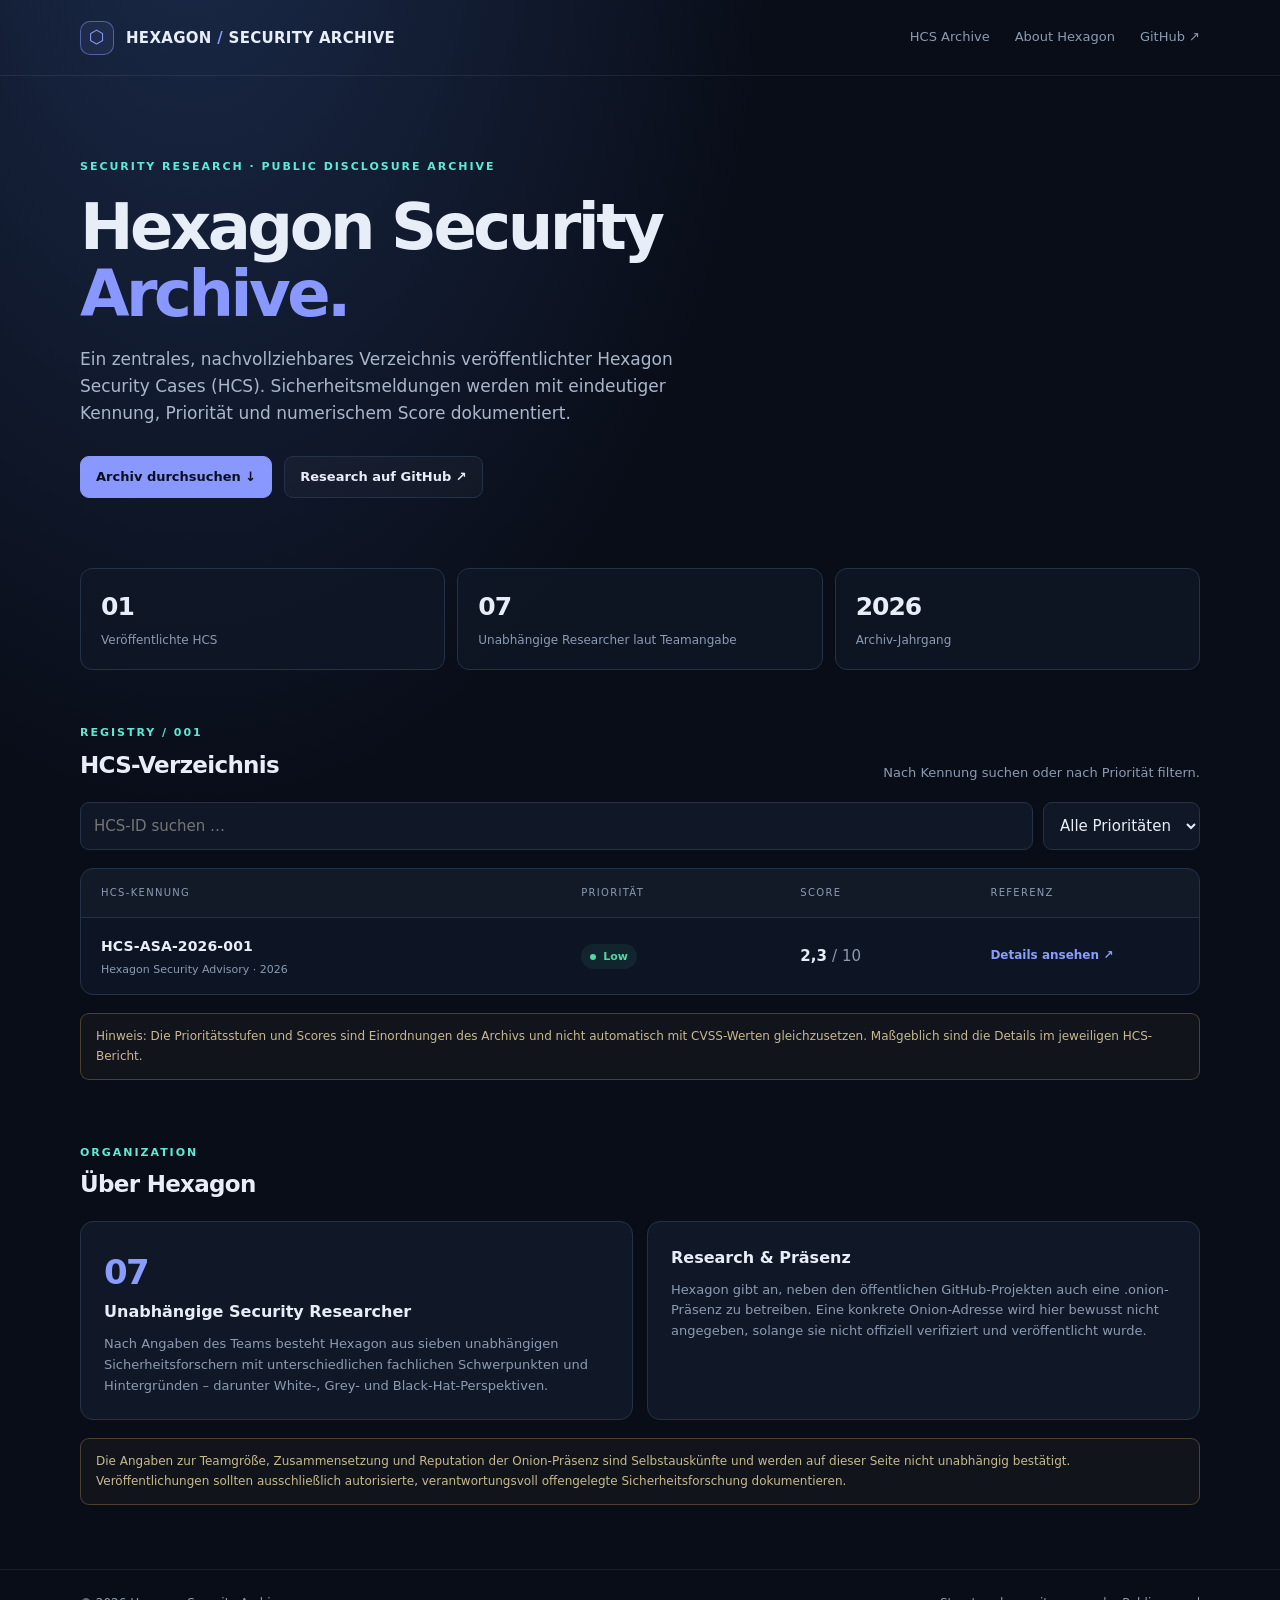
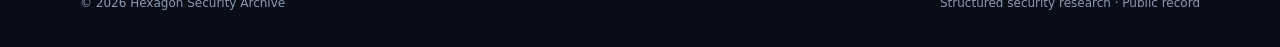
==== index.html @ 1458207e "Add Hexagon Security Archive landing page" ====
<!doctype html>
<html lang="de">
<head>
  <meta charset="utf-8">
  <meta name="viewport" content="width=device-width, initial-scale=1">
  <meta name="theme-color" content="#0b1020">
  <meta name="description" content="Hexagon Security Archive — ein strukturiertes Archiv veröffentlichter HCS-Sicherheitsmeldungen.">
  <title>Hexagon Security Archive</title>
  <style>
    :root{color-scheme:dark;--bg:#090d18;--panel:#101827;--panel2:#131f31;--line:#243248;--muted:#8b9bb2;--text:#e8eef7;--accent:#8b9cff;--accent2:#5eead4;--low:#54d6a0;--med:#f4c56a;--high:#ff7d86}
    *{box-sizing:border-box}html{scroll-behavior:smooth}body{margin:0;background:radial-gradient(ellipse at 15% -10%,#1b2b4b 0,transparent 38%),var(--bg);color:var(--text);font:15px/1.6 Inter,ui-sans-serif,system-ui,-apple-system,"Segoe UI",sans-serif}
    a{color:inherit;text-decoration:none}.wrap{width:min(1120px,calc(100% - 40px));margin:auto}
    header{height:76px;border-bottom:1px solid #ffffff12;display:flex;align-items:center}.nav{display:flex;justify-content:space-between;align-items:center;gap:20px}.brand{display:flex;align-items:center;gap:12px;font-weight:750;letter-spacing:.02em}.mark{width:34px;height:34px;border:1px solid #8798ff80;border-radius:10px;display:grid;place-items:center;color:var(--accent);font-size:18px;background:#8b9cff12}.navlinks{display:flex;gap:25px;color:var(--muted);font-size:13px}.navlinks a:hover,.textlink:hover{color:var(--text)}
    .hero{padding:82px 0 52px;max-width:780px}.eyebrow{color:var(--accent2);font-size:11px;font-weight:750;letter-spacing:.18em;text-transform:uppercase}.hero h1{font-size:clamp(38px,6vw,64px);line-height:1.05;letter-spacing:-.055em;margin:18px 0}.hero p{color:#aab7ca;font-size:17px;max-width:660px;margin:0}.hero-actions{display:flex;gap:12px;flex-wrap:wrap;margin-top:28px}.btn{padding:10px 15px;border-radius:9px;border:1px solid var(--line);font-size:13px;font-weight:650;background:#ffffff08}.btn.primary{background:#8998ff;color:#0a1020;border-color:#8998ff}.btn:hover{transform:translateY(-1px)}
    .stats{display:grid;grid-template-columns:repeat(3,1fr);gap:12px;margin:18px 0 54px}.stat{padding:18px 20px;border:1px solid var(--line);border-radius:12px;background:#101827b8}.stat strong{display:block;font-size:25px;letter-spacing:-.04em}.stat span{font-size:12px;color:var(--muted)}
    section{padding:0 0 64px}.section-head{display:flex;justify-content:space-between;align-items:end;gap:20px;margin-bottom:18px}.section-head h2{font-size:23px;letter-spacing:-.03em;margin:5px 0 0}.section-head p{margin:0;color:var(--muted);font-size:13px}
    .toolbar{display:flex;gap:10px;flex-wrap:wrap;margin:18px 0}.search{flex:1;min-width:210px;background:var(--panel);border:1px solid var(--line);border-radius:9px;padding:11px 13px;color:var(--text);font:inherit;outline:none}.search:focus{border-color:var(--accent)}select{background:var(--panel);border:1px solid var(--line);border-radius:9px;color:var(--text);padding:0 12px;font:inherit}
    .tablebox{border:1px solid var(--line);border-radius:13px;overflow:hidden;background:#0f1726d9}.tablehead,.entry{display:grid;grid-template-columns:minmax(230px,1.6fr) .7fr .6fr .65fr;gap:16px;align-items:center;padding:16px 20px}.tablehead{background:#ffffff05;color:var(--muted);font-size:10px;text-transform:uppercase;letter-spacing:.13em;border-bottom:1px solid var(--line)}.entry{border-bottom:1px solid #ffffff0c;transition:background .15s}.entry:last-child{border:0}.entry:hover{background:#ffffff06}.hcsid{font-weight:700;font-size:14px;letter-spacing:.01em}.sub{display:block;color:var(--muted);font-size:11px;margin-top:3px}.badge{display:inline-flex;align-items:center;gap:7px;border-radius:99px;padding:4px 9px;font-size:11px;font-weight:700}.badge:before{content:"";width:6px;height:6px;border-radius:50%;background:currentColor}.low{color:var(--low);background:#54d6a014}.medium{color:var(--med);background:#f4c56a14}.high{color:var(--high);background:#ff7d8614}.score{font-variant-numeric:tabular-nums;font-weight:700}.open{color:var(--accent);font-size:12px;font-weight:650}.empty{padding:28px;text-align:center;color:var(--muted);display:none}
    .aboutgrid{display:grid;grid-template-columns:1fr 1fr;gap:14px}.aboutcard{padding:23px;border:1px solid var(--line);border-radius:13px;background:var(--panel)}.aboutcard h3{margin:0 0 9px;font-size:16px}.aboutcard p{color:var(--muted);margin:0;font-size:13px}.number{font-size:34px;font-weight:750;letter-spacing:-.05em;color:var(--accent)}
    .notice{border:1px solid #f4c56a40;background:#f4c56a0a;color:#c8b98e;padding:13px 15px;border-radius:9px;font-size:12px;margin-top:18px}
    footer{border-top:1px solid #ffffff12;padding:24px 0 34px;color:var(--muted);font-size:12px}.foot{display:flex;justify-content:space-between;gap:20px;flex-wrap:wrap}
    @media(max-width:680px){.navlinks{gap:12px}.navlinks a:nth-child(2){display:none}.hero{padding-top:58px}.stats{gap:8px}.stat{padding:14px}.stat strong{font-size:21px}.tablehead{display:none}.entry{grid-template-columns:1fr auto;gap:8px 12px;padding:15px}.entry .priority{grid-column:1}.entry .score{grid-column:2;grid-row:1;text-align:right}.entry .open{grid-column:2;grid-row:2;text-align:right}.aboutgrid{grid-template-columns:1fr}.section-head{align-items:start;flex-direction:column}}
  </style>
</head>
<body>
<header><div class="wrap nav">
  <a class="brand" href="#"><span class="mark">⬡</span><span>HEXAGON <span style="color:#8798ff">/</span> SECURITY ARCHIVE</span></a>
  <nav class="navlinks"><a href="#archive">HCS Archive</a><a href="#about">About Hexagon</a><a href="https://github.com/GotUrBack-Public" target="_blank" rel="noreferrer">GitHub ↗</a></nav>
</div></header>
<main class="wrap">
  <div class="hero">
    <div class="eyebrow">Security research · Public disclosure archive</div>
    <h1>Hexagon Security<br><span style="color:#8998ff">Archive.</span></h1>
    <p>Ein zentrales, nachvollziehbares Verzeichnis veröffentlichter Hexagon Security Cases (HCS). Sicherheitsmeldungen werden mit eindeutiger Kennung, Priorität und numerischem Score dokumentiert.</p>
    <div class="hero-actions"><a class="btn primary" href="#archive">Archiv durchsuchen ↓</a><a class="btn" href="https://github.com/GotUrBack-Public" target="_blank" rel="noreferrer">Research auf GitHub ↗</a></div>
  </div>
  <div class="stats">
    <div class="stat"><strong id="total">01</strong><span>Veröffentlichte HCS</span></div>
    <div class="stat"><strong>07</strong><span>Unabhängige Researcher laut Teamangabe</span></div>
    <div class="stat"><strong>2026</strong><span>Archiv-Jahrgang</span></div>
  </div>
  <section id="archive">
    <div class="section-head"><div><div class="eyebrow">Registry / 001</div><h2>HCS-Verzeichnis</h2></div><p>Nach Kennung suchen oder nach Priorität filtern.</p></div>
    <div class="toolbar"><input class="search" id="search" type="search" placeholder="HCS-ID suchen …" aria-label="HCS-ID suchen"><select id="filter" aria-label="Priorität filtern"><option value="all">Alle Prioritäten</option><option value="low">Low</option><option value="medium">Medium</option><option value="high">High</option></select></div>
    <div class="tablebox">
      <div class="tablehead"><span>HCS-Kennung</span><span>Priorität</span><span>Score</span><span>Referenz</span></div>
      <div id="entries">
        <a class="entry" data-priority="low" data-id="hcs-asa-2026-001" href="https://github.com/GotUrBack-Public/HCS-ASA-2026-001" target="_blank" rel="noreferrer">
          <span><span class="hcsid">HCS-ASA-2026-001</span><span class="sub">Hexagon Security Advisory · 2026</span></span>
          <span class="priority"><span class="badge low">Low</span></span>
          <span class="score">2,3 <span style="color:var(--muted);font-weight:400">/ 10</span></span>
          <span class="open">Details ansehen ↗</span>
        </a>
      </div>
      <div class="empty" id="empty">Keine HCS-Einträge für diese Suche gefunden.</div>
    </div>
    <div class="notice">Hinweis: Die Prioritätsstufen und Scores sind Einordnungen des Archivs und nicht automatisch mit CVSS-Werten gleichzusetzen. Maßgeblich sind die Details im jeweiligen HCS-Bericht.</div>
  </section>
  <section id="about">
    <div class="section-head"><div><div class="eyebrow">Organization</div><h2>Über Hexagon</h2></div></div>
    <div class="aboutgrid">
      <article class="aboutcard"><div class="number">07</div><h3>Unabhängige Security Researcher</h3><p>Nach Angaben des Teams besteht Hexagon aus sieben unabhängigen Sicherheitsforschern mit unterschiedlichen fachlichen Schwerpunkten und Hintergründen – darunter White-, Grey- und Black-Hat-Perspektiven.</p></article>
      <article class="aboutcard"><h3>Research & Präsenz</h3><p>Hexagon gibt an, neben den öffentlichen GitHub-Projekten auch eine .onion-Präsenz zu betreiben. Eine konkrete Onion-Adresse wird hier bewusst nicht angegeben, solange sie nicht offiziell verifiziert und veröffentlicht wurde.</p></article>
    </div>
    <div class="notice">Die Angaben zur Teamgröße, Zusammensetzung und Reputation der Onion-Präsenz sind Selbstauskünfte und werden auf dieser Seite nicht unabhängig bestätigt. Veröffentlichungen sollten ausschließlich autorisierte, verantwortungsvoll offengelegte Sicherheitsforschung dokumentieren.</div>
  </section>
</main>
<footer><div class="wrap foot"><span>© 2026 Hexagon Security Archive</span><span>Structured security research · Public record</span></div></footer>
<script>
  const search=document.getElementById('search'),filter=document.getElementById('filter'),rows=[...document.querySelectorAll('.entry')],empty=document.getElementById('empty');
  function apply(){const q=search.value.trim().toLowerCase(),p=filter.value;let n=0;rows.forEach(row=>{const ok=row.dataset.id.includes(q)&&(p==='all'||row.dataset.priority===p);row.style.display=ok?'grid':'none';if(ok)n++});empty.style.display=n?'none':'block'}
  search.addEventListener('input',apply);filter.addEventListener('change',apply);
</script>
</body>
</html>
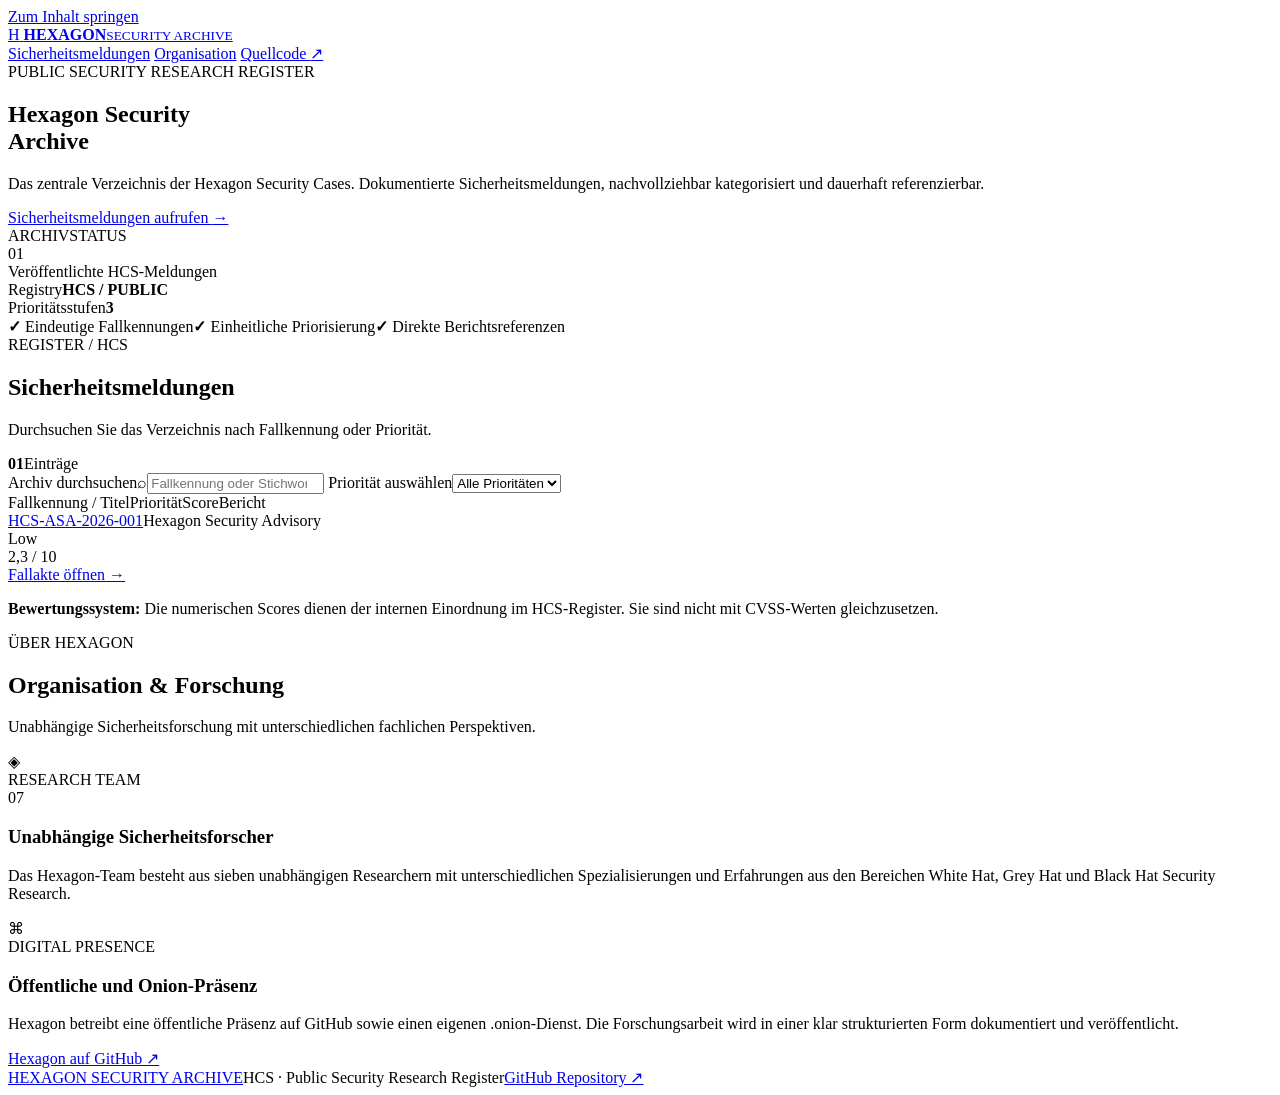
==== commit 13767811: "Redesign archive as institutional multi-file website" ====
--- a/index.html
+++ b/index.html
@@ -3,73 +3,97 @@
 <head>
   <meta charset="utf-8">
   <meta name="viewport" content="width=device-width, initial-scale=1">
-  <meta name="theme-color" content="#0b1020">
-  <meta name="description" content="Hexagon Security Archive — ein strukturiertes Archiv veröffentlichter HCS-Sicherheitsmeldungen.">
+  <meta name="theme-color" content="#ffffff">
+  <meta name="description" content="Hexagon Security Archive – öffentliches Verzeichnis von Hexagon Security Cases.">
   <title>Hexagon Security Archive</title>
-  <style>
-    :root{color-scheme:dark;--bg:#090d18;--panel:#101827;--panel2:#131f31;--line:#243248;--muted:#8b9bb2;--text:#e8eef7;--accent:#8b9cff;--accent2:#5eead4;--low:#54d6a0;--med:#f4c56a;--high:#ff7d86}
-    *{box-sizing:border-box}html{scroll-behavior:smooth}body{margin:0;background:radial-gradient(ellipse at 15% -10%,#1b2b4b 0,transparent 38%),var(--bg);color:var(--text);font:15px/1.6 Inter,ui-sans-serif,system-ui,-apple-system,"Segoe UI",sans-serif}
-    a{color:inherit;text-decoration:none}.wrap{width:min(1120px,calc(100% - 40px));margin:auto}
-    header{height:76px;border-bottom:1px solid #ffffff12;display:flex;align-items:center}.nav{display:flex;justify-content:space-between;align-items:center;gap:20px}.brand{display:flex;align-items:center;gap:12px;font-weight:750;letter-spacing:.02em}.mark{width:34px;height:34px;border:1px solid #8798ff80;border-radius:10px;display:grid;place-items:center;color:var(--accent);font-size:18px;background:#8b9cff12}.navlinks{display:flex;gap:25px;color:var(--muted);font-size:13px}.navlinks a:hover,.textlink:hover{color:var(--text)}
-    .hero{padding:82px 0 52px;max-width:780px}.eyebrow{color:var(--accent2);font-size:11px;font-weight:750;letter-spacing:.18em;text-transform:uppercase}.hero h1{font-size:clamp(38px,6vw,64px);line-height:1.05;letter-spacing:-.055em;margin:18px 0}.hero p{color:#aab7ca;font-size:17px;max-width:660px;margin:0}.hero-actions{display:flex;gap:12px;flex-wrap:wrap;margin-top:28px}.btn{padding:10px 15px;border-radius:9px;border:1px solid var(--line);font-size:13px;font-weight:650;background:#ffffff08}.btn.primary{background:#8998ff;color:#0a1020;border-color:#8998ff}.btn:hover{transform:translateY(-1px)}
-    .stats{display:grid;grid-template-columns:repeat(3,1fr);gap:12px;margin:18px 0 54px}.stat{padding:18px 20px;border:1px solid var(--line);border-radius:12px;background:#101827b8}.stat strong{display:block;font-size:25px;letter-spacing:-.04em}.stat span{font-size:12px;color:var(--muted)}
-    section{padding:0 0 64px}.section-head{display:flex;justify-content:space-between;align-items:end;gap:20px;margin-bottom:18px}.section-head h2{font-size:23px;letter-spacing:-.03em;margin:5px 0 0}.section-head p{margin:0;color:var(--muted);font-size:13px}
-    .toolbar{display:flex;gap:10px;flex-wrap:wrap;margin:18px 0}.search{flex:1;min-width:210px;background:var(--panel);border:1px solid var(--line);border-radius:9px;padding:11px 13px;color:var(--text);font:inherit;outline:none}.search:focus{border-color:var(--accent)}select{background:var(--panel);border:1px solid var(--line);border-radius:9px;color:var(--text);padding:0 12px;font:inherit}
-    .tablebox{border:1px solid var(--line);border-radius:13px;overflow:hidden;background:#0f1726d9}.tablehead,.entry{display:grid;grid-template-columns:minmax(230px,1.6fr) .7fr .6fr .65fr;gap:16px;align-items:center;padding:16px 20px}.tablehead{background:#ffffff05;color:var(--muted);font-size:10px;text-transform:uppercase;letter-spacing:.13em;border-bottom:1px solid var(--line)}.entry{border-bottom:1px solid #ffffff0c;transition:background .15s}.entry:last-child{border:0}.entry:hover{background:#ffffff06}.hcsid{font-weight:700;font-size:14px;letter-spacing:.01em}.sub{display:block;color:var(--muted);font-size:11px;margin-top:3px}.badge{display:inline-flex;align-items:center;gap:7px;border-radius:99px;padding:4px 9px;font-size:11px;font-weight:700}.badge:before{content:"";width:6px;height:6px;border-radius:50%;background:currentColor}.low{color:var(--low);background:#54d6a014}.medium{color:var(--med);background:#f4c56a14}.high{color:var(--high);background:#ff7d8614}.score{font-variant-numeric:tabular-nums;font-weight:700}.open{color:var(--accent);font-size:12px;font-weight:650}.empty{padding:28px;text-align:center;color:var(--muted);display:none}
-    .aboutgrid{display:grid;grid-template-columns:1fr 1fr;gap:14px}.aboutcard{padding:23px;border:1px solid var(--line);border-radius:13px;background:var(--panel)}.aboutcard h3{margin:0 0 9px;font-size:16px}.aboutcard p{color:var(--muted);margin:0;font-size:13px}.number{font-size:34px;font-weight:750;letter-spacing:-.05em;color:var(--accent)}
-    .notice{border:1px solid #f4c56a40;background:#f4c56a0a;color:#c8b98e;padding:13px 15px;border-radius:9px;font-size:12px;margin-top:18px}
-    footer{border-top:1px solid #ffffff12;padding:24px 0 34px;color:var(--muted);font-size:12px}.foot{display:flex;justify-content:space-between;gap:20px;flex-wrap:wrap}
-    @media(max-width:680px){.navlinks{gap:12px}.navlinks a:nth-child(2){display:none}.hero{padding-top:58px}.stats{gap:8px}.stat{padding:14px}.stat strong{font-size:21px}.tablehead{display:none}.entry{grid-template-columns:1fr auto;gap:8px 12px;padding:15px}.entry .priority{grid-column:1}.entry .score{grid-column:2;grid-row:1;text-align:right}.entry .open{grid-column:2;grid-row:2;text-align:right}.aboutgrid{grid-template-columns:1fr}.section-head{align-items:start;flex-direction:column}}
-  </style>
+  <link rel="preconnect" href="https://fonts.googleapis.com">
+  <link rel="preconnect" href="https://fonts.gstatic.com" crossorigin>
+  <link href="https://fonts.googleapis.com/css2?family=DM+Sans:wght@400;500;600;700&family=Manrope:wght@400;500;600;700;800&display=swap" rel="stylesheet">
+  <link rel="stylesheet" href="assets/css/main.css">
+  <script src="assets/js/main.js" defer></script>
 </head>
 <body>
-<header><div class="wrap nav">
-  <a class="brand" href="#"><span class="mark">⬡</span><span>HEXAGON <span style="color:#8798ff">/</span> SECURITY ARCHIVE</span></a>
-  <nav class="navlinks"><a href="#archive">HCS Archive</a><a href="#about">About Hexagon</a><a href="https://github.com/GotUrBack-Public" target="_blank" rel="noreferrer">GitHub ↗</a></nav>
-</div></header>
-<main class="wrap">
-  <div class="hero">
-    <div class="eyebrow">Security research · Public disclosure archive</div>
-    <h1>Hexagon Security<br><span style="color:#8998ff">Archive.</span></h1>
-    <p>Ein zentrales, nachvollziehbares Verzeichnis veröffentlichter Hexagon Security Cases (HCS). Sicherheitsmeldungen werden mit eindeutiger Kennung, Priorität und numerischem Score dokumentiert.</p>
-    <div class="hero-actions"><a class="btn primary" href="#archive">Archiv durchsuchen ↓</a><a class="btn" href="https://github.com/GotUrBack-Public" target="_blank" rel="noreferrer">Research auf GitHub ↗</a></div>
+<a class="skip-link" href="#main">Zum Inhalt springen</a>
+<header class="site-header">
+  <div class="container header-inner">
+    <a class="identity" href="index.html" aria-label="Hexagon Security Archive Startseite">
+      <span class="identity-mark" aria-hidden="true">H</span>
+      <span class="identity-copy"><strong>HEXAGON</strong><small>SECURITY ARCHIVE</small></span>
+    </a>
+    <nav class="main-nav" aria-label="Hauptnavigation">
+      <a class="active" href="#archive">Sicherheitsmeldungen</a>
+      <a href="#organization">Organisation</a>
+      <a href="https://github.com/GotUrBack-Public/hexagon-security-archive" target="_blank" rel="noopener noreferrer">Quellcode <span aria-hidden="true">↗</span></a>
+    </nav>
   </div>
-  <div class="stats">
-    <div class="stat"><strong id="total">01</strong><span>Veröffentlichte HCS</span></div>
-    <div class="stat"><strong>07</strong><span>Unabhängige Researcher laut Teamangabe</span></div>
-    <div class="stat"><strong>2026</strong><span>Archiv-Jahrgang</span></div>
-  </div>
-  <section id="archive">
-    <div class="section-head"><div><div class="eyebrow">Registry / 001</div><h2>HCS-Verzeichnis</h2></div><p>Nach Kennung suchen oder nach Priorität filtern.</p></div>
-    <div class="toolbar"><input class="search" id="search" type="search" placeholder="HCS-ID suchen …" aria-label="HCS-ID suchen"><select id="filter" aria-label="Priorität filtern"><option value="all">Alle Prioritäten</option><option value="low">Low</option><option value="medium">Medium</option><option value="high">High</option></select></div>
-    <div class="tablebox">
-      <div class="tablehead"><span>HCS-Kennung</span><span>Priorität</span><span>Score</span><span>Referenz</span></div>
-      <div id="entries">
-        <a class="entry" data-priority="low" data-id="hcs-asa-2026-001" href="https://github.com/GotUrBack-Public/HCS-ASA-2026-001" target="_blank" rel="noreferrer">
-          <span><span class="hcsid">HCS-ASA-2026-001</span><span class="sub">Hexagon Security Advisory · 2026</span></span>
-          <span class="priority"><span class="badge low">Low</span></span>
-          <span class="score">2,3 <span style="color:var(--muted);font-weight:400">/ 10</span></span>
-          <span class="open">Details ansehen ↗</span>
-        </a>
+</header>
+<main id="main">
+  <section class="hero">
+    <div class="container hero-inner">
+      <div class="hero-copy">
+        <div class="overline"><span class="status-dot"></span> PUBLIC SECURITY RESEARCH REGISTER</div>
+        <h1>Hexagon Security<br><span>Archive</span></h1>
+        <p class="hero-lead">Das zentrale Verzeichnis der Hexagon Security Cases. Dokumentierte Sicherheitsmeldungen, nachvollziehbar kategorisiert und dauerhaft referenzierbar.</p>
+        <a class="button button-primary" href="#archive">Sicherheitsmeldungen aufrufen <span aria-hidden="true">→</span></a>
       </div>
-      <div class="empty" id="empty">Keine HCS-Einträge für diese Suche gefunden.</div>
+      <div class="hero-aside" aria-label="Archivübersicht">
+        <div class="aside-label">ARCHIVSTATUS</div>
+        <div class="aside-number" id="summary-total">01</div>
+        <div class="aside-caption">Veröffentlichte HCS-Meldungen</div>
+        <div class="aside-rule"></div>
+        <div class="aside-meta"><span>Registry</span><strong>HCS / PUBLIC</strong></div>
+        <div class="aside-meta"><span>Prioritätsstufen</span><strong>3</strong></div>
+      </div>
     </div>
-    <div class="notice">Hinweis: Die Prioritätsstufen und Scores sind Einordnungen des Archivs und nicht automatisch mit CVSS-Werten gleichzusetzen. Maßgeblich sind die Details im jeweiligen HCS-Bericht.</div>
   </section>
-  <section id="about">
-    <div class="section-head"><div><div class="eyebrow">Organization</div><h2>Über Hexagon</h2></div></div>
-    <div class="aboutgrid">
-      <article class="aboutcard"><div class="number">07</div><h3>Unabhängige Security Researcher</h3><p>Nach Angaben des Teams besteht Hexagon aus sieben unabhängigen Sicherheitsforschern mit unterschiedlichen fachlichen Schwerpunkten und Hintergründen – darunter White-, Grey- und Black-Hat-Perspektiven.</p></article>
-      <article class="aboutcard"><h3>Research & Präsenz</h3><p>Hexagon gibt an, neben den öffentlichen GitHub-Projekten auch eine .onion-Präsenz zu betreiben. Eine konkrete Onion-Adresse wird hier bewusst nicht angegeben, solange sie nicht offiziell verifiziert und veröffentlicht wurde.</p></article>
+  <div class="trust-strip"><div class="container trust-inner"><span><b class="strip-icon">✓</b> Eindeutige Fallkennungen</span><span><b class="strip-icon">✓</b> Einheitliche Priorisierung</span><span><b class="strip-icon">✓</b> Direkte Berichtsreferenzen</span></div></div>
+  <section class="section container" id="archive">
+    <div class="section-heading">
+      <div><div class="section-kicker">REGISTER / HCS</div><h2>Sicherheitsmeldungen</h2><p>Durchsuchen Sie das Verzeichnis nach Fallkennung oder Priorität.</p></div>
+      <div class="record-count"><strong id="record-count">01</strong><span>Einträge</span></div>
     </div>
-    <div class="notice">Die Angaben zur Teamgröße, Zusammensetzung und Reputation der Onion-Präsenz sind Selbstauskünfte und werden auf dieser Seite nicht unabhängig bestätigt. Veröffentlichungen sollten ausschließlich autorisierte, verantwortungsvoll offengelegte Sicherheitsforschung dokumentieren.</div>
+    <div class="filters">
+      <label class="search-wrap"><span class="sr-only">Archiv durchsuchen</span><span class="search-icon" aria-hidden="true">⌕</span><input id="search-input" type="search" placeholder="Fallkennung oder Stichwort suchen"></label>
+      <label class="filter-wrap"><span class="sr-only">Priorität auswählen</span><select id="priority-filter"><option value="all">Alle Prioritäten</option><option value="low">Low</option><option value="medium">Medium</option><option value="high">High</option></select></label>
+    </div>
+    <div class="registry" role="table" aria-label="HCS-Sicherheitsmeldungen">
+      <div class="registry-head" role="row"><span>Fallkennung / Titel</span><span>Priorität</span><span>Score</span><span>Bericht</span></div>
+      <div id="registry-entries">
+        <article class="registry-row" data-id="hcs-asa-2026-001" data-priority="low" role="row">
+          <div class="case-cell"><a class="case-id" href="cases/HCS-ASA-2026-001.html">HCS-ASA-2026-001</a><span class="case-type">Hexagon Security Advisory</span></div>
+          <div><span class="priority priority-low">Low</span></div>
+          <div class="score">2,3 <span>/ 10</span></div>
+          <a class="report-link" href="cases/HCS-ASA-2026-001.html">Fallakte öffnen <span aria-hidden="true">→</span></a>
+        </article>
+      </div>
+      <div class="empty-state" id="empty-state" hidden>Keine passenden Sicherheitsmeldungen gefunden.</div>
+    </div>
+    <p class="method-note"><strong>Bewertungssystem:</strong> Die numerischen Scores dienen der internen Einordnung im HCS-Register. Sie sind nicht mit CVSS-Werten gleichzusetzen.</p>
+  </section>
+  <section class="organization-section" id="organization">
+    <div class="container">
+      <div class="section-heading">
+        <div><div class="section-kicker">ÜBER HEXAGON</div><h2>Organisation & Forschung</h2><p>Unabhängige Sicherheitsforschung mit unterschiedlichen fachlichen Perspektiven.</p></div>
+      </div>
+      <div class="organization-grid">
+        <article class="info-panel team-panel">
+          <div class="panel-symbol" aria-hidden="true">◈</div>
+          <div class="panel-eyebrow">RESEARCH TEAM</div>
+          <div class="team-number">07</div>
+          <h3>Unabhängige Sicherheitsforscher</h3>
+          <p>Das Hexagon-Team besteht aus sieben unabhängigen Researchern mit unterschiedlichen Spezialisierungen und Erfahrungen aus den Bereichen White Hat, Grey Hat und Black Hat Security Research.</p>
+        </article>
+        <article class="info-panel presence-panel">
+          <div class="panel-symbol" aria-hidden="true">⌘</div>
+          <div class="panel-eyebrow">DIGITAL PRESENCE</div>
+          <h3>Öffentliche und Onion-Präsenz</h3>
+          <p>Hexagon betreibt eine öffentliche Präsenz auf GitHub sowie einen eigenen .onion-Dienst. Die Forschungsarbeit wird in einer klar strukturierten Form dokumentiert und veröffentlicht.</p>
+          <a class="inline-link" href="https://github.com/GotUrBack-Public" target="_blank" rel="noopener noreferrer">Hexagon auf GitHub <span aria-hidden="true">↗</span></a>
+        </article>
+      </div>
+    </div>
   </section>
 </main>
-<footer><div class="wrap foot"><span>© 2026 Hexagon Security Archive</span><span>Structured security research · Public record</span></div></footer>
-<script>
-  const search=document.getElementById('search'),filter=document.getElementById('filter'),rows=[...document.querySelectorAll('.entry')],empty=document.getElementById('empty');
-  function apply(){const q=search.value.trim().toLowerCase(),p=filter.value;let n=0;rows.forEach(row=>{const ok=row.dataset.id.includes(q)&&(p==='all'||row.dataset.priority===p);row.style.display=ok?'grid':'none';if(ok)n++});empty.style.display=n?'none':'block'}
-  search.addEventListener('input',apply);filter.addEventListener('change',apply);
-</script>
+<footer class="site-footer"><div class="container footer-inner"><a class="footer-brand" href="#">HEXAGON SECURITY ARCHIVE</a><span>HCS · Public Security Research Register</span><a href="https://github.com/GotUrBack-Public/hexagon-security-archive">GitHub Repository ↗</a></div></footer>
 </body>
 </html>
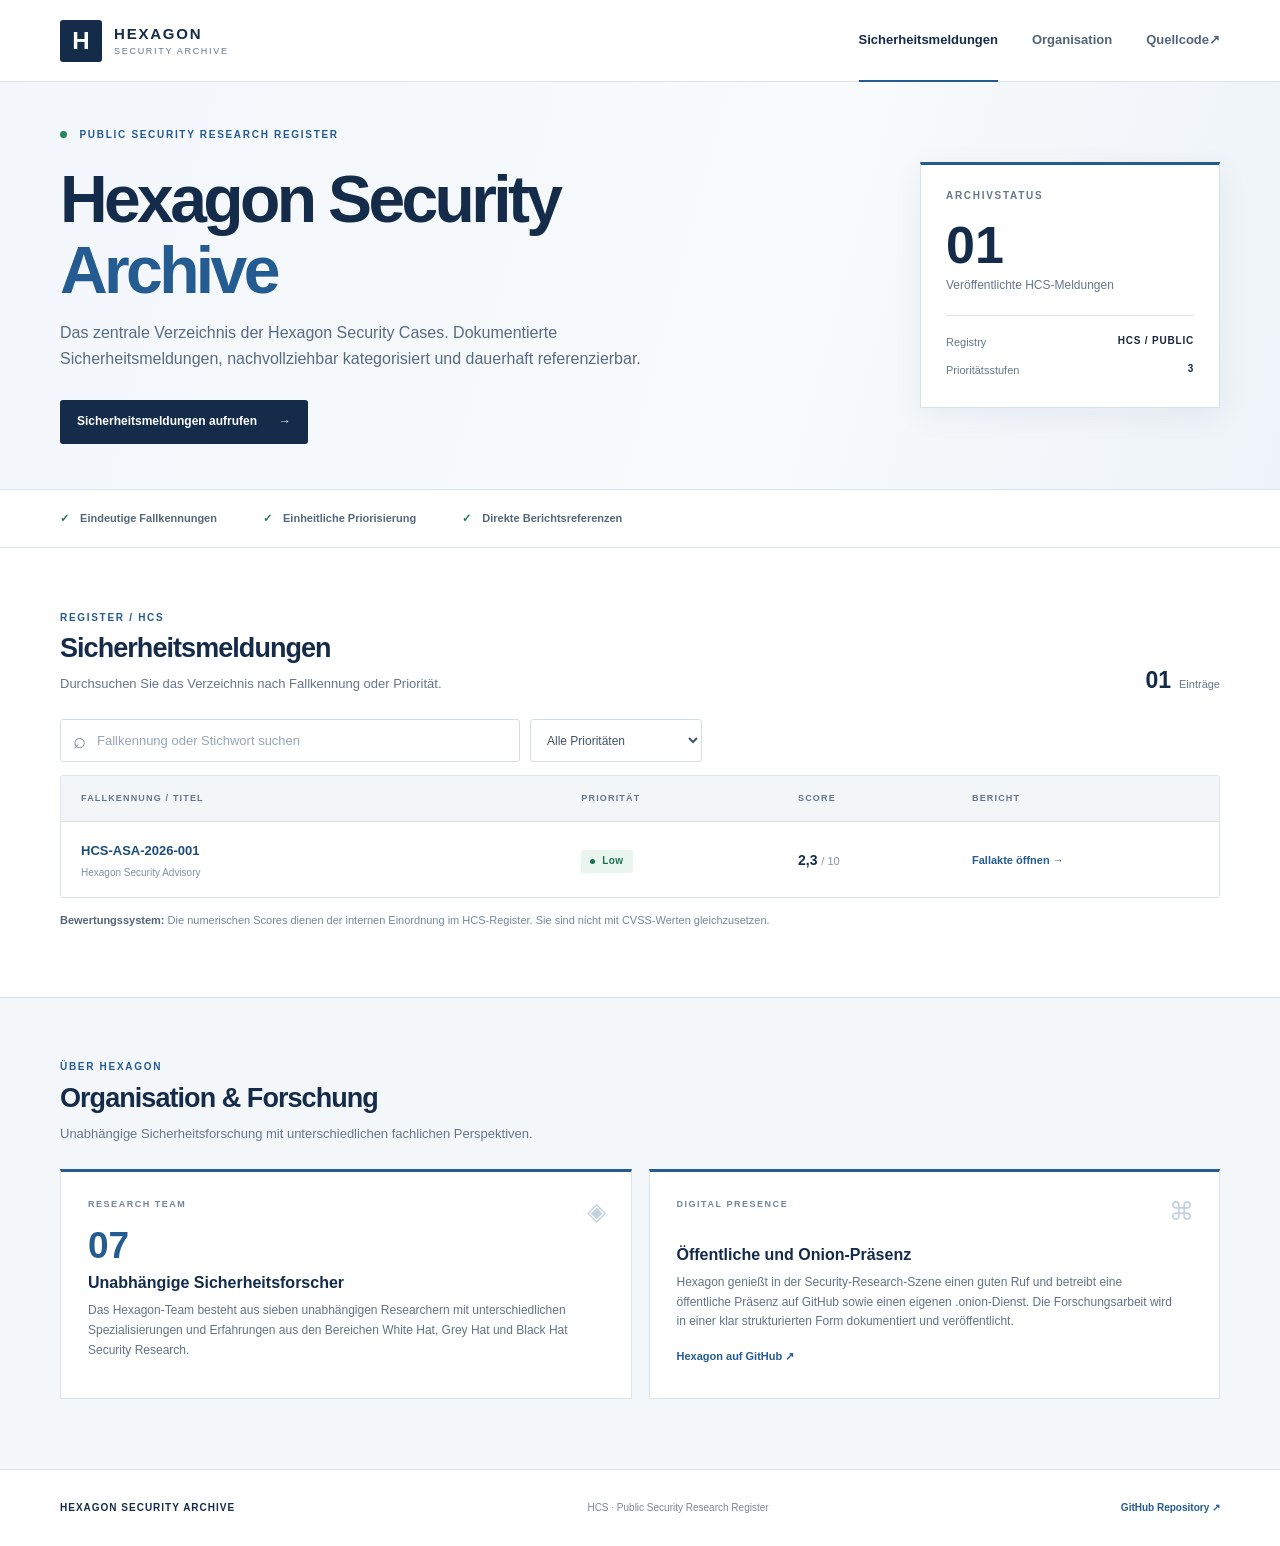
==== commit 45f8e0d6: "Refine organization profile copy" ====
--- a/index.html
+++ b/index.html
@@ -87,7 +87,7 @@
           <div class="panel-symbol" aria-hidden="true">⌘</div>
           <div class="panel-eyebrow">DIGITAL PRESENCE</div>
           <h3>Öffentliche und Onion-Präsenz</h3>
-          <p>Hexagon betreibt eine öffentliche Präsenz auf GitHub sowie einen eigenen .onion-Dienst. Die Forschungsarbeit wird in einer klar strukturierten Form dokumentiert und veröffentlicht.</p>
+          <p>Hexagon genießt in der Security-Research-Szene einen guten Ruf und betreibt eine öffentliche Präsenz auf GitHub sowie einen eigenen .onion-Dienst. Die Forschungsarbeit wird in einer klar strukturierten Form dokumentiert und veröffentlicht.</p>
           <a class="inline-link" href="https://github.com/GotUrBack-Public" target="_blank" rel="noopener noreferrer">Hexagon auf GitHub <span aria-hidden="true">↗</span></a>
         </article>
       </div>
--- a/assets/css/main.css
+++ b/assets/css/main.css
@@ -0,0 +1 @@
+:root{--ink:#18263a;--navy:#142b49;--blue:#245b91;--blue-light:#eaf2f9;--muted:#66768a;--line:#dce3ea;--paper:#fff;--wash:#f4f7fa;--green:#19734d;--amber:#98630b;--red:#a33c3c;--shadow:0 8px 30px rgba(20,43,73,.06)}*{box-sizing:border-box}html{scroll-behavior:smooth}body{margin:0;background:var(--paper);color:var(--ink);font:15px/1.65 "DM Sans",Arial,sans-serif;-webkit-font-smoothing:antialiased}a{color:inherit;text-decoration:none}.container{width:min(1160px,calc(100% - 48px));margin:0 auto}.skip-link{position:absolute;left:-9999px}.skip-link:focus{left:12px;top:12px;background:#fff;padding:10px;z-index:10}.site-header{height:82px;border-bottom:1px solid var(--line);background:#fff}.header-inner{height:100%;display:flex;align-items:center;justify-content:space-between;gap:25px}.identity{display:flex;align-items:center;gap:12px}.identity-mark{height:42px;width:42px;display:grid;place-items:center;background:var(--navy);color:#fff;font:800 24px Manrope,sans-serif;border-radius:3px}.identity-copy{display:grid;line-height:1.2;letter-spacing:.12em}.identity-copy strong{font:800 15px Manrope,sans-serif;color:var(--navy)}.identity-copy small{font-size:9px;letter-spacing:.19em;color:var(--muted);margin-top:4px}.main-nav{display:flex;align-items:center;gap:34px;font-size:13px;font-weight:600;color:#53647a}.main-nav a{height:82px;display:flex;align-items:center;border-bottom:2px solid transparent}.main-nav a:hover,.main-nav a.active{color:var(--navy);border-color:var(--blue)}.hero{background:linear-gradient(105deg,#f3f7fb 0%,#f8fafc 62%,#edf3f8 100%);border-bottom:1px solid var(--line)}.hero-inner{min-height:390px;display:grid;grid-template-columns:1fr 300px;align-items:center;gap:70px;padding-top:45px;padding-bottom:45px}.overline,.section-kicker,.panel-eyebrow,.aside-label{font-size:10px;letter-spacing:.17em;font-weight:700;color:var(--blue)}.status-dot{display:inline-block;width:7px;height:7px;border-radius:50%;background:#26865c;margin-right:8px}.hero h1{font:800 clamp(42px,5.3vw,66px)/1.08 Manrope,sans-serif;letter-spacing:-.055em;color:var(--navy);margin:20px 0 14px}.hero h1 span{color:var(--blue)}.hero-lead{max-width:660px;color:#596b80;font-size:16px;margin:0 0 27px}.button{display:inline-flex;align-items:center;gap:22px;padding:12px 17px;font-size:12px;font-weight:700;border-radius:3px;transition:.15s}.button-primary{background:var(--navy);color:#fff}.button-primary:hover{background:var(--blue);transform:translateY(-1px)}.hero-aside{padding:23px 25px;background:#fff;border:1px solid #d8e1e9;box-shadow:var(--shadow);border-top:3px solid var(--blue)}.aside-label{color:var(--muted)}.aside-number{font:800 52px/1.2 Manrope,sans-serif;color:var(--navy);margin-top:9px}.aside-caption{font-size:12px;color:var(--muted)}.aside-rule{height:1px;background:var(--line);margin:19px 0 12px}.aside-meta{display:flex;justify-content:space-between;gap:10px;font-size:11px;padding:5px 0;color:var(--muted)}.aside-meta strong{color:var(--ink);font-size:10px;letter-spacing:.08em}.trust-strip{border-bottom:1px solid var(--line);background:#fff}.trust-inner{display:flex;gap:46px;align-items:center;min-height:57px;color:#56677b;font-size:11px;font-weight:600}.strip-icon{color:var(--green);margin-right:8px}.section{padding-top:62px;padding-bottom:68px}.section-heading{display:flex;justify-content:space-between;align-items:end;gap:20px;margin-bottom:25px}.section-kicker{margin-bottom:6px}.section-heading h2{font:750 27px/1.25 Manrope,sans-serif;letter-spacing:-.035em;color:var(--navy);margin:0}.section-heading p{font-size:13px;color:var(--muted);margin:7px 0 0}.record-count{display:flex;align-items:baseline;gap:8px;color:var(--muted);font-size:11px}.record-count strong{font:750 23px Manrope,sans-serif;color:var(--navy)}.filters{display:flex;gap:10px;margin-bottom:13px}.search-wrap,.filter-wrap{height:43px;display:flex;align-items:center;border:1px solid #d4dde6;border-radius:3px;background:#fff}.search-wrap{flex:1;max-width:460px;padding:0 12px;gap:9px}.search-icon{font-size:22px;color:#7d8da0;line-height:1}.search-wrap input{width:100%;border:0;outline:0;color:var(--ink);font:13px "DM Sans",sans-serif}.search-wrap input::placeholder{color:#98a5b3}.filter-wrap select{height:100%;min-width:170px;border:0;background:transparent;padding:0 32px 0 12px;color:#42546a;font:12px "DM Sans",sans-serif;outline:0}.registry{border:1px solid var(--line);border-radius:3px;overflow:hidden}.registry-head,.registry-row{display:grid;grid-template-columns:minmax(250px,1.7fr) .7fr .55fr .8fr;gap:18px;align-items:center;padding:15px 20px}.registry-head{background:#f3f6f9;border-bottom:1px solid var(--line);font-size:9px;letter-spacing:.13em;text-transform:uppercase;color:#65768a;font-weight:700}.registry-row{min-height:75px;border-bottom:1px solid #e9edf1;background:#fff}.registry-row:last-child{border-bottom:0}.registry-row:hover{background:#fbfcfe}.case-id{font:700 13px Manrope,sans-serif;color:#1c4d7b}.case-id:hover,.inline-link:hover,.report-link:hover{ text-decoration:underline}.case-type{display:block;color:#8290a0;font-size:10px;margin-top:3px}.priority{display:inline-flex;align-items:center;border-radius:2px;padding:3px 9px;font-size:10px;font-weight:700;letter-spacing:.04em}.priority:before{content:"";width:5px;height:5px;border-radius:50%;background:currentColor;margin-right:7px}.priority-low{color:var(--green);background:#eaf5ef}.priority-medium{color:var(--amber);background:#fbf3e3}.priority-high{color:var(--red);background:#faeded}.score{font:700 14px Manrope,sans-serif;color:var(--navy);font-variant-numeric:tabular-nums}.score span{font:400 11px "DM Sans",sans-serif;color:#8794a3}.report-link{font-size:11px;font-weight:700;color:var(--blue)}.empty-state{padding:28px;text-align:center;color:var(--muted);font-size:13px}.method-note{font-size:11px;color:#778597;margin:13px 0 0}.method-note strong{color:#53647a}.organization-section{background:var(--wash);border-top:1px solid var(--line);border-bottom:1px solid var(--line);padding:61px 0 70px}.organization-grid{display:grid;grid-template-columns:1fr 1fr;gap:17px}.info-panel{position:relative;min-height:230px;padding:25px 27px;background:#fff;border:1px solid var(--line);border-top:3px solid var(--blue)}.panel-symbol{position:absolute;right:25px;top:19px;color:#c4d2df;font-size:25px}.panel-eyebrow{font-size:9px;color:#72859a}.team-number{font:800 37px/1.2 Manrope,sans-serif;color:var(--blue);margin-top:12px}.info-panel h3{font:700 16px Manrope,sans-serif;color:var(--navy);margin:6px 0 9px}.info-panel p{max-width:500px;color:#637286;font-size:12px;margin:0}.presence-panel h3{margin-top:34px}.inline-link{display:inline-block;margin-top:15px;color:var(--blue);font-size:11px;font-weight:700}.site-footer{background:#fff}.footer-inner{min-height:76px;display:flex;align-items:center;justify-content:space-between;gap:18px;color:#7a8795;font-size:10px}.footer-brand{font:700 10px Manrope,sans-serif;letter-spacing:.1em;color:var(--navy)}.footer-inner a:last-child{color:var(--blue);font-weight:700}.sr-only{position:absolute;width:1px;height:1px;padding:0;margin:-1px;overflow:hidden;clip:rect(0,0,0,0);white-space:nowrap;border:0}@media(max-width:760px){.container{width:min(100% - 32px,1160px)}.site-header,.main-nav a{height:70px}.main-nav{gap:16px;font-size:11px}.main-nav a:nth-child(3){display:none}.hero-inner{grid-template-columns:1fr;gap:25px;padding-top:43px;padding-bottom:35px}.hero-aside{max-width:360px}.trust-inner{gap:12px;justify-content:space-between;flex-wrap:wrap;padding-top:12px;padding-bottom:12px}.trust-inner span{font-size:10px}.registry-head{display:none}.registry-row{grid-template-columns:1fr auto;gap:9px 12px;padding:14px}.registry-row>div:nth-child(2){grid-column:1;grid-row:2}.registry-row>.score{grid-column:2;grid-row:1;text-align:right}.registry-row>.report-link{grid-column:2;grid-row:2;text-align:right}.organization-grid{grid-template-columns:1fr}.section{padding-top:45px;padding-bottom:50px}.organization-section{padding:45px 0 50px}.footer-inner{padding-top:18px;padding-bottom:18px;flex-wrap:wrap}.section-heading h2{font-size:24px}}@media(max-width:430px){.identity-copy strong{font-size:13px}.identity-mark{width:36px;height:36px}.main-nav a:nth-child(2){display:none}.filters{flex-direction:column}.search-wrap{max-width:none}.filter-wrap select{width:100%}.filter-wrap{width:100%}.trust-inner{display:grid;grid-template-columns:1fr 1fr}.section-heading{align-items:start}.record-count{padding-top:6px}}
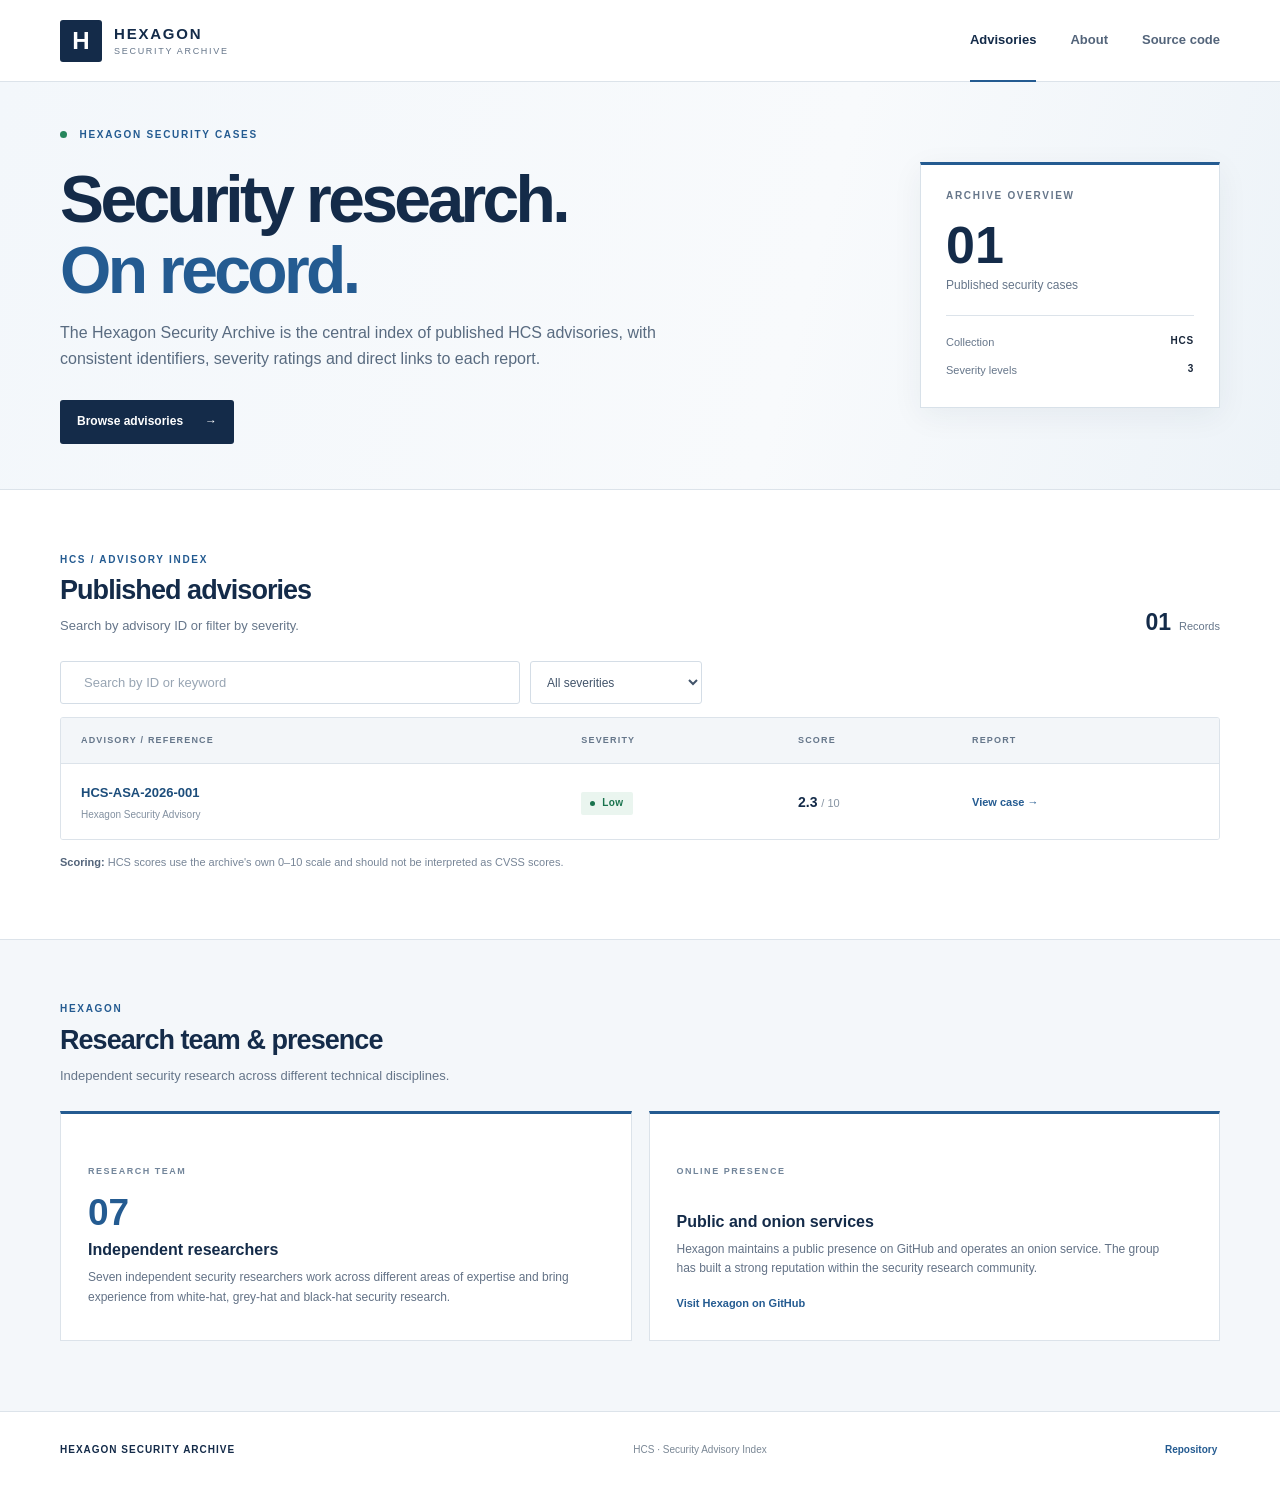
==== commit 6f89c133: "Polish archive design and switch interface to English" ====
--- a/index.html
+++ b/index.html
@@ -1,10 +1,10 @@
 <!doctype html>
-<html lang="de">
+<html lang="en">
 <head>
   <meta charset="utf-8">
   <meta name="viewport" content="width=device-width, initial-scale=1">
   <meta name="theme-color" content="#ffffff">
-  <meta name="description" content="Hexagon Security Archive – öffentliches Verzeichnis von Hexagon Security Cases.">
+  <meta name="description" content="The Hexagon Security Archive — a public index of Hexagon Security Cases.">
   <title>Hexagon Security Archive</title>
   <link rel="preconnect" href="https://fonts.googleapis.com">
   <link rel="preconnect" href="https://fonts.gstatic.com" crossorigin>
@@ -13,17 +13,17 @@
   <script src="assets/js/main.js" defer></script>
 </head>
 <body>
-<a class="skip-link" href="#main">Zum Inhalt springen</a>
+<a class="skip-link" href="#main">Skip to content</a>
 <header class="site-header">
   <div class="container header-inner">
-    <a class="identity" href="index.html" aria-label="Hexagon Security Archive Startseite">
-      <span class="identity-mark" aria-hidden="true">H</span>
+    <a class="identity" href="index.html" aria-label="Hexagon Security Archive home">
+      <span class="identity-mark">H</span>
       <span class="identity-copy"><strong>HEXAGON</strong><small>SECURITY ARCHIVE</small></span>
     </a>
-    <nav class="main-nav" aria-label="Hauptnavigation">
-      <a class="active" href="#archive">Sicherheitsmeldungen</a>
-      <a href="#organization">Organisation</a>
-      <a href="https://github.com/GotUrBack-Public/hexagon-security-archive" target="_blank" rel="noopener noreferrer">Quellcode <span aria-hidden="true">↗</span></a>
+    <nav class="main-nav" aria-label="Main navigation">
+      <a class="active" href="#archive">Advisories</a>
+      <a href="#organization">About</a>
+      <a href="https://github.com/GotUrBack-Public/hexagon-security-archive" target="_blank" rel="noopener noreferrer">Source code <img class="nav-external" src="assets/icons/arrow-up-right.svg" alt=""></a>
     </nav>
   </div>
 </header>
@@ -31,69 +31,68 @@
   <section class="hero">
     <div class="container hero-inner">
       <div class="hero-copy">
-        <div class="overline"><span class="status-dot"></span> PUBLIC SECURITY RESEARCH REGISTER</div>
-        <h1>Hexagon Security<br><span>Archive</span></h1>
-        <p class="hero-lead">Das zentrale Verzeichnis der Hexagon Security Cases. Dokumentierte Sicherheitsmeldungen, nachvollziehbar kategorisiert und dauerhaft referenzierbar.</p>
-        <a class="button button-primary" href="#archive">Sicherheitsmeldungen aufrufen <span aria-hidden="true">→</span></a>
+        <div class="overline"><span class="status-dot"></span> HEXAGON SECURITY CASES</div>
+        <h1>Security research.<br><span>On record.</span></h1>
+        <p class="hero-lead">The Hexagon Security Archive is the central index of published HCS advisories, with consistent identifiers, severity ratings and direct links to each report.</p>
+        <a class="button button-primary" href="#archive">Browse advisories <span aria-hidden="true">→</span></a>
       </div>
-      <div class="hero-aside" aria-label="Archivübersicht">
-        <div class="aside-label">ARCHIVSTATUS</div>
+      <aside class="hero-aside" aria-label="Archive summary">
+        <div class="aside-label">ARCHIVE OVERVIEW</div>
         <div class="aside-number" id="summary-total">01</div>
-        <div class="aside-caption">Veröffentlichte HCS-Meldungen</div>
+        <div class="aside-caption">Published security cases</div>
         <div class="aside-rule"></div>
-        <div class="aside-meta"><span>Registry</span><strong>HCS / PUBLIC</strong></div>
-        <div class="aside-meta"><span>Prioritätsstufen</span><strong>3</strong></div>
-      </div>
+        <div class="aside-meta"><span>Collection</span><strong>HCS</strong></div>
+        <div class="aside-meta"><span>Severity levels</span><strong>3</strong></div>
+      </aside>
     </div>
   </section>
-  <div class="trust-strip"><div class="container trust-inner"><span><b class="strip-icon">✓</b> Eindeutige Fallkennungen</span><span><b class="strip-icon">✓</b> Einheitliche Priorisierung</span><span><b class="strip-icon">✓</b> Direkte Berichtsreferenzen</span></div></div>
   <section class="section container" id="archive">
     <div class="section-heading">
-      <div><div class="section-kicker">REGISTER / HCS</div><h2>Sicherheitsmeldungen</h2><p>Durchsuchen Sie das Verzeichnis nach Fallkennung oder Priorität.</p></div>
-      <div class="record-count"><strong id="record-count">01</strong><span>Einträge</span></div>
+      <div><div class="section-kicker">HCS / ADVISORY INDEX</div><h2>Published advisories</h2><p>Search by advisory ID or filter by severity.</p></div>
+      <div class="record-count"><strong id="record-count">01</strong><span>Records</span></div>
     </div>
     <div class="filters">
-      <label class="search-wrap"><span class="sr-only">Archiv durchsuchen</span><span class="search-icon" aria-hidden="true">⌕</span><input id="search-input" type="search" placeholder="Fallkennung oder Stichwort suchen"></label>
-      <label class="filter-wrap"><span class="sr-only">Priorität auswählen</span><select id="priority-filter"><option value="all">Alle Prioritäten</option><option value="low">Low</option><option value="medium">Medium</option><option value="high">High</option></select></label>
+      <label class="search-wrap"><img src="assets/icons/search.svg" alt=""><span class="sr-only">Search advisories</span><input id="search-input" type="search" placeholder="Search by ID or keyword"></label>
+      <label class="filter-wrap"><span class="sr-only">Filter by severity</span><select id="priority-filter"><option value="all">All severities</option><option value="low">Low</option><option value="medium">Medium</option><option value="high">High</option></select></label>
     </div>
-    <div class="registry" role="table" aria-label="HCS-Sicherheitsmeldungen">
-      <div class="registry-head" role="row"><span>Fallkennung / Titel</span><span>Priorität</span><span>Score</span><span>Bericht</span></div>
+    <div class="registry" aria-label="HCS advisories">
+      <div class="registry-head"><span>Advisory / Reference</span><span>Severity</span><span>Score</span><span>Report</span></div>
       <div id="registry-entries">
-        <article class="registry-row" data-id="hcs-asa-2026-001" data-priority="low" role="row">
+        <article class="registry-row" data-id="hcs-asa-2026-001" data-priority="low">
           <div class="case-cell"><a class="case-id" href="cases/HCS-ASA-2026-001.html">HCS-ASA-2026-001</a><span class="case-type">Hexagon Security Advisory</span></div>
           <div><span class="priority priority-low">Low</span></div>
-          <div class="score">2,3 <span>/ 10</span></div>
-          <a class="report-link" href="cases/HCS-ASA-2026-001.html">Fallakte öffnen <span aria-hidden="true">→</span></a>
+          <div class="score">2.3 <span>/ 10</span></div>
+          <a class="report-link" href="cases/HCS-ASA-2026-001.html">View case <span aria-hidden="true">→</span></a>
         </article>
       </div>
-      <div class="empty-state" id="empty-state" hidden>Keine passenden Sicherheitsmeldungen gefunden.</div>
+      <div class="empty-state" id="empty-state" hidden>No matching advisories found.</div>
     </div>
-    <p class="method-note"><strong>Bewertungssystem:</strong> Die numerischen Scores dienen der internen Einordnung im HCS-Register. Sie sind nicht mit CVSS-Werten gleichzusetzen.</p>
+    <p class="method-note"><strong>Scoring:</strong> HCS scores use the archive's own 0–10 scale and should not be interpreted as CVSS scores.</p>
   </section>
   <section class="organization-section" id="organization">
     <div class="container">
       <div class="section-heading">
-        <div><div class="section-kicker">ÜBER HEXAGON</div><h2>Organisation & Forschung</h2><p>Unabhängige Sicherheitsforschung mit unterschiedlichen fachlichen Perspektiven.</p></div>
+        <div><div class="section-kicker">HEXAGON</div><h2>Research team & presence</h2><p>Independent security research across different technical disciplines.</p></div>
       </div>
       <div class="organization-grid">
         <article class="info-panel team-panel">
-          <div class="panel-symbol" aria-hidden="true">◈</div>
+          <img class="panel-icon" src="assets/icons/users.svg" alt="">
           <div class="panel-eyebrow">RESEARCH TEAM</div>
           <div class="team-number">07</div>
-          <h3>Unabhängige Sicherheitsforscher</h3>
-          <p>Das Hexagon-Team besteht aus sieben unabhängigen Researchern mit unterschiedlichen Spezialisierungen und Erfahrungen aus den Bereichen White Hat, Grey Hat und Black Hat Security Research.</p>
+          <h3>Independent researchers</h3>
+          <p>Seven independent security researchers work across different areas of expertise and bring experience from white-hat, grey-hat and black-hat security research.</p>
         </article>
         <article class="info-panel presence-panel">
-          <div class="panel-symbol" aria-hidden="true">⌘</div>
-          <div class="panel-eyebrow">DIGITAL PRESENCE</div>
-          <h3>Öffentliche und Onion-Präsenz</h3>
-          <p>Hexagon genießt in der Security-Research-Szene einen guten Ruf und betreibt eine öffentliche Präsenz auf GitHub sowie einen eigenen .onion-Dienst. Die Forschungsarbeit wird in einer klar strukturierten Form dokumentiert und veröffentlicht.</p>
-          <a class="inline-link" href="https://github.com/GotUrBack-Public" target="_blank" rel="noopener noreferrer">Hexagon auf GitHub <span aria-hidden="true">↗</span></a>
+          <img class="panel-icon" src="assets/icons/globe.svg" alt="">
+          <div class="panel-eyebrow">ONLINE PRESENCE</div>
+          <h3>Public and onion services</h3>
+          <p>Hexagon maintains a public presence on GitHub and operates an onion service. The group has built a strong reputation within the security research community.</p>
+          <a class="inline-link" href="https://github.com/GotUrBack-Public" target="_blank" rel="noopener noreferrer">Visit Hexagon on GitHub <img src="assets/icons/arrow-up-right.svg" alt=""></a>
         </article>
       </div>
     </div>
   </section>
 </main>
-<footer class="site-footer"><div class="container footer-inner"><a class="footer-brand" href="#">HEXAGON SECURITY ARCHIVE</a><span>HCS · Public Security Research Register</span><a href="https://github.com/GotUrBack-Public/hexagon-security-archive">GitHub Repository ↗</a></div></footer>
+<footer class="site-footer"><div class="container footer-inner"><a class="footer-brand" href="#">HEXAGON SECURITY ARCHIVE</a><span>HCS · Security Advisory Index</span><a href="https://github.com/GotUrBack-Public/hexagon-security-archive">Repository <img src="assets/icons/arrow-up-right.svg" alt=""></a></div></footer>
 </body>
 </html>
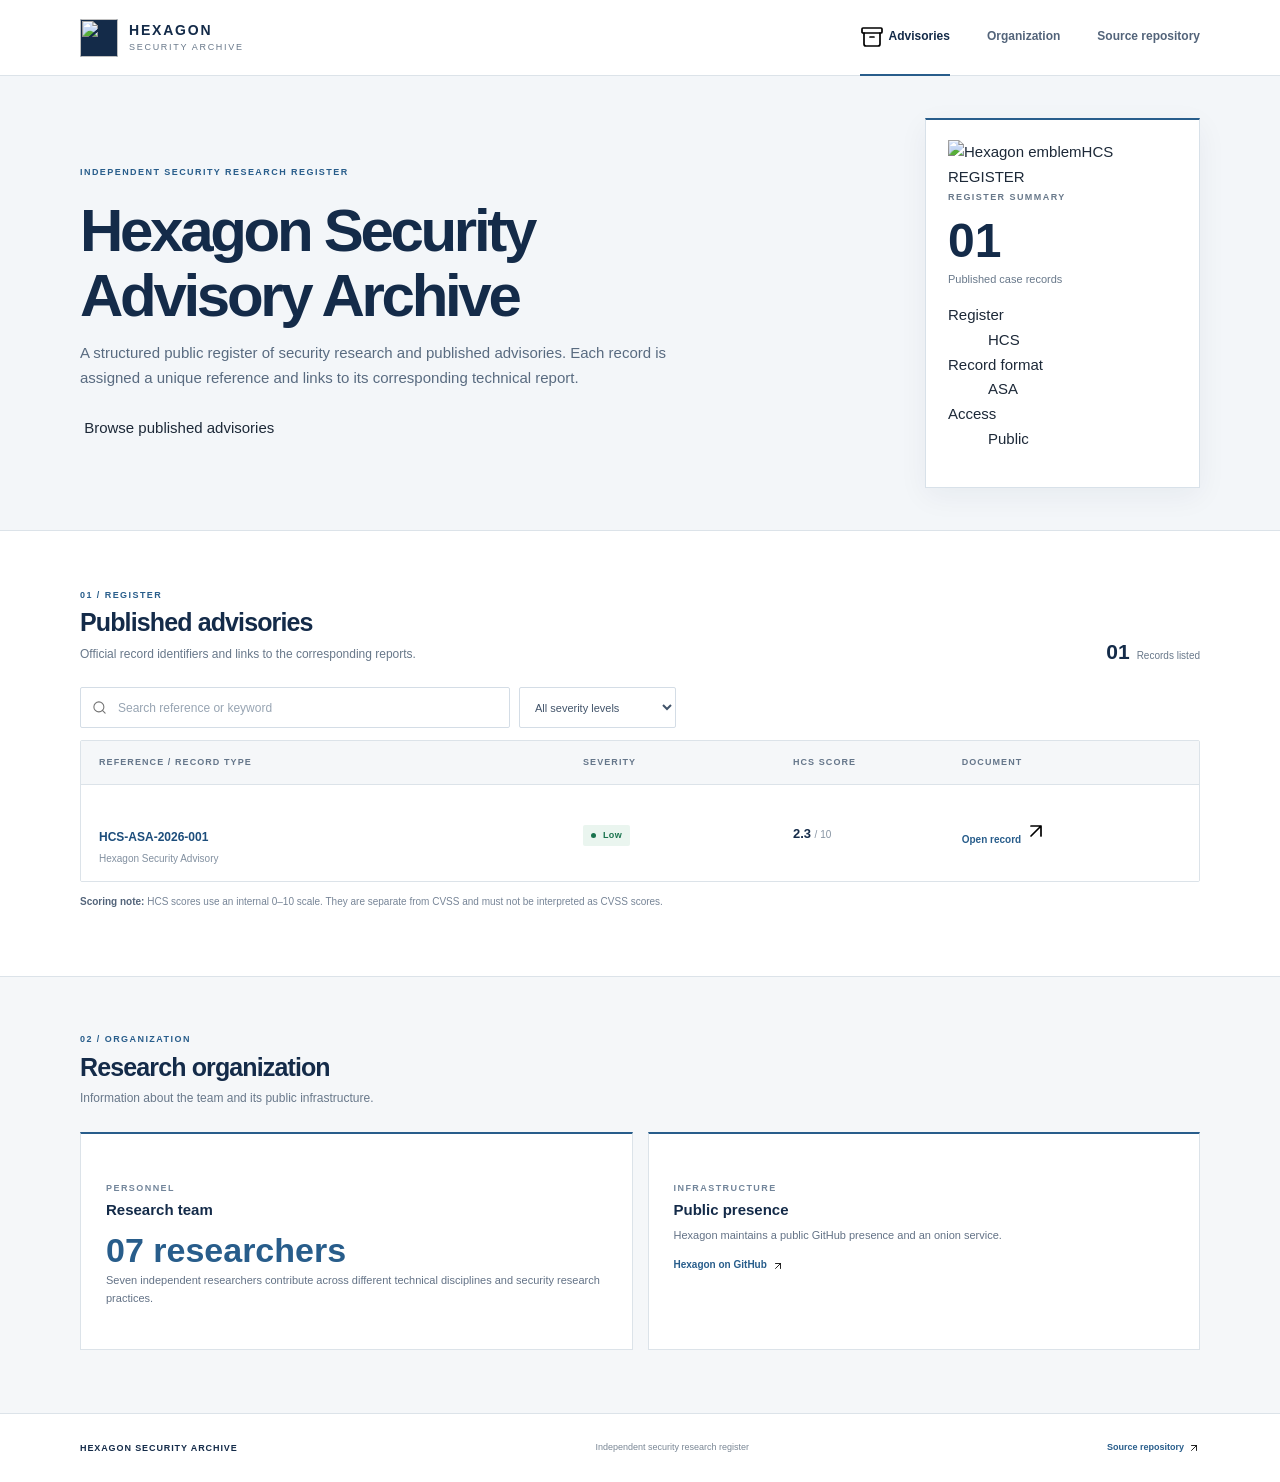
==== commit f48844ba: "Refine archive with institutional register layout" ====
--- a/index.html
+++ b/index.html
@@ -3,12 +3,9 @@
 <head>
   <meta charset="utf-8">
   <meta name="viewport" content="width=device-width, initial-scale=1">
-  <meta name="theme-color" content="#ffffff">
-  <meta name="description" content="The Hexagon Security Archive — a public index of Hexagon Security Cases.">
+  <meta name="theme-color" content="#142b49">
+  <meta name="description" content="Hexagon Security Archive — an independent register of published security advisories.">
   <title>Hexagon Security Archive</title>
-  <link rel="preconnect" href="https://fonts.googleapis.com">
-  <link rel="preconnect" href="https://fonts.gstatic.com" crossorigin>
-  <link href="https://fonts.googleapis.com/css2?family=DM+Sans:wght@400;500;600;700&family=Manrope:wght@400;500;600;700;800&display=swap" rel="stylesheet">
   <link rel="stylesheet" href="assets/css/main.css">
   <script src="assets/js/main.js" defer></script>
 </head>
@@ -17,13 +14,13 @@
 <header class="site-header">
   <div class="container header-inner">
     <a class="identity" href="index.html" aria-label="Hexagon Security Archive home">
-      <span class="identity-mark">H</span>
+      <img class="identity-mark" src="assets/icons/hexagon.svg" alt="">
       <span class="identity-copy"><strong>HEXAGON</strong><small>SECURITY ARCHIVE</small></span>
     </a>
     <nav class="main-nav" aria-label="Main navigation">
-      <a class="active" href="#archive">Advisories</a>
-      <a href="#organization">About</a>
-      <a href="https://github.com/GotUrBack-Public/hexagon-security-archive" target="_blank" rel="noopener noreferrer">Source code <img class="nav-external" src="assets/icons/arrow-up-right.svg" alt=""></a>
+      <a class="active" href="#archive"><img src="assets/icons/archive.svg" alt="">Advisories</a>
+      <a href="#organization"><img src="assets/icons/organization.svg" alt="">Organization</a>
+      <a href="https://github.com/GotUrBack-Public/hexagon-security-archive" target="_blank" rel="noopener noreferrer"><img src="assets/icons/code.svg" alt="">Source repository</a>
     </nav>
   </div>
 </header>
@@ -31,68 +28,63 @@
   <section class="hero">
     <div class="container hero-inner">
       <div class="hero-copy">
-        <div class="overline"><span class="status-dot"></span> HEXAGON SECURITY CASES</div>
-        <h1>Security research.<br><span>On record.</span></h1>
-        <p class="hero-lead">The Hexagon Security Archive is the central index of published HCS advisories, with consistent identifiers, severity ratings and direct links to each report.</p>
-        <a class="button button-primary" href="#archive">Browse advisories <span aria-hidden="true">→</span></a>
+        <div class="overline"><span class="overline-rule"></span> INDEPENDENT SECURITY RESEARCH REGISTER</div>
+        <h1>Hexagon Security<br>Advisory Archive</h1>
+        <p class="hero-lead">A structured public register of security research and published advisories. Each record is assigned a unique reference and links to its corresponding technical report.</p>
+        <a class="text-link" href="#archive"><img src="assets/icons/arrow-down.svg" alt=""> Browse published advisories</a>
       </div>
-      <aside class="hero-aside" aria-label="Archive summary">
-        <div class="aside-label">ARCHIVE OVERVIEW</div>
+      <aside class="hero-aside" aria-label="Archive information">
+        <div class="seal-wrap"><img src="assets/icons/hexagon.svg" alt="Hexagon emblem"><span>HCS<br>REGISTER</span></div>
+        <div class="aside-label">REGISTER SUMMARY</div>
         <div class="aside-number" id="summary-total">01</div>
-        <div class="aside-caption">Published security cases</div>
-        <div class="aside-rule"></div>
-        <div class="aside-meta"><span>Collection</span><strong>HCS</strong></div>
-        <div class="aside-meta"><span>Severity levels</span><strong>3</strong></div>
+        <div class="aside-caption">Published case records</div>
+        <dl class="aside-facts"><div><dt>Register</dt><dd>HCS</dd></div><div><dt>Record format</dt><dd>ASA</dd></div><div><dt>Access</dt><dd>Public</dd></div></dl>
       </aside>
     </div>
   </section>
   <section class="section container" id="archive">
     <div class="section-heading">
-      <div><div class="section-kicker">HCS / ADVISORY INDEX</div><h2>Published advisories</h2><p>Search by advisory ID or filter by severity.</p></div>
-      <div class="record-count"><strong id="record-count">01</strong><span>Records</span></div>
+      <div><div class="section-kicker">01 / REGISTER</div><h2>Published advisories</h2><p>Official record identifiers and links to the corresponding reports.</p></div>
+      <div class="record-count"><strong id="record-count">01</strong><span>Records listed</span></div>
     </div>
     <div class="filters">
-      <label class="search-wrap"><img src="assets/icons/search.svg" alt=""><span class="sr-only">Search advisories</span><input id="search-input" type="search" placeholder="Search by ID or keyword"></label>
-      <label class="filter-wrap"><span class="sr-only">Filter by severity</span><select id="priority-filter"><option value="all">All severities</option><option value="low">Low</option><option value="medium">Medium</option><option value="high">High</option></select></label>
+      <label class="search-wrap"><img src="assets/icons/search.svg" alt=""><span class="sr-only">Search advisories</span><input id="search-input" type="search" placeholder="Search reference or keyword"></label>
+      <label class="filter-wrap"><span class="sr-only">Filter by severity</span><select id="priority-filter"><option value="all">All severity levels</option><option value="low">Low</option><option value="medium">Medium</option><option value="high">High</option></select></label>
     </div>
     <div class="registry" aria-label="HCS advisories">
-      <div class="registry-head"><span>Advisory / Reference</span><span>Severity</span><span>Score</span><span>Report</span></div>
+      <div class="registry-head"><span>Reference / Record type</span><span>Severity</span><span>HCS score</span><span>Document</span></div>
       <div id="registry-entries">
         <article class="registry-row" data-id="hcs-asa-2026-001" data-priority="low">
-          <div class="case-cell"><a class="case-id" href="cases/HCS-ASA-2026-001.html">HCS-ASA-2026-001</a><span class="case-type">Hexagon Security Advisory</span></div>
+          <div class="case-cell"><img src="assets/icons/file-check.svg" alt=""><div><a class="case-id" href="cases/HCS-ASA-2026-001.html">HCS-ASA-2026-001</a><span class="case-type">Hexagon Security Advisory</span></div></div>
           <div><span class="priority priority-low">Low</span></div>
           <div class="score">2.3 <span>/ 10</span></div>
-          <a class="report-link" href="cases/HCS-ASA-2026-001.html">View case <span aria-hidden="true">→</span></a>
+          <a class="report-link" href="cases/HCS-ASA-2026-001.html">Open record <img src="assets/icons/arrow-up-right.svg" alt=""></a>
         </article>
       </div>
-      <div class="empty-state" id="empty-state" hidden>No matching advisories found.</div>
+      <div class="empty-state" id="empty-state" hidden>No matching records found.</div>
     </div>
-    <p class="method-note"><strong>Scoring:</strong> HCS scores use the archive's own 0–10 scale and should not be interpreted as CVSS scores.</p>
+    <p class="method-note"><img src="assets/icons/info.svg" alt=""><span><strong>Scoring note:</strong> HCS scores use an internal 0–10 scale. They are separate from CVSS and must not be interpreted as CVSS scores.</span></p>
   </section>
   <section class="organization-section" id="organization">
     <div class="container">
       <div class="section-heading">
-        <div><div class="section-kicker">HEXAGON</div><h2>Research team & presence</h2><p>Independent security research across different technical disciplines.</p></div>
+        <div><div class="section-kicker">02 / ORGANIZATION</div><h2>Research organization</h2><p>Information about the team and its public infrastructure.</p></div>
       </div>
       <div class="organization-grid">
-        <article class="info-panel team-panel">
-          <img class="panel-icon" src="assets/icons/users.svg" alt="">
-          <div class="panel-eyebrow">RESEARCH TEAM</div>
-          <div class="team-number">07</div>
-          <h3>Independent researchers</h3>
-          <p>Seven independent security researchers work across different areas of expertise and bring experience from white-hat, grey-hat and black-hat security research.</p>
+        <article class="info-panel">
+          <div class="panel-heading"><img src="assets/icons/organization.svg" alt=""><div><div class="panel-eyebrow">PERSONNEL</div><h3>Research team</h3></div></div>
+          <div class="team-number">07 <span>researchers</span></div>
+          <p>Seven independent researchers contribute across different technical disciplines and security research practices.</p>
         </article>
-        <article class="info-panel presence-panel">
-          <img class="panel-icon" src="assets/icons/globe.svg" alt="">
-          <div class="panel-eyebrow">ONLINE PRESENCE</div>
-          <h3>Public and onion services</h3>
-          <p>Hexagon maintains a public presence on GitHub and operates an onion service. The group has built a strong reputation within the security research community.</p>
-          <a class="inline-link" href="https://github.com/GotUrBack-Public" target="_blank" rel="noopener noreferrer">Visit Hexagon on GitHub <img src="assets/icons/arrow-up-right.svg" alt=""></a>
+        <article class="info-panel">
+          <div class="panel-heading"><img src="assets/icons/network.svg" alt=""><div><div class="panel-eyebrow">INFRASTRUCTURE</div><h3>Public presence</h3></div></div>
+          <p>Hexagon maintains a public GitHub presence and an onion service.</p>
+          <a class="inline-link" href="https://github.com/GotUrBack-Public" target="_blank" rel="noopener noreferrer">Hexagon on GitHub <img src="assets/icons/arrow-up-right.svg" alt=""></a>
         </article>
       </div>
     </div>
   </section>
 </main>
-<footer class="site-footer"><div class="container footer-inner"><a class="footer-brand" href="#">HEXAGON SECURITY ARCHIVE</a><span>HCS · Security Advisory Index</span><a href="https://github.com/GotUrBack-Public/hexagon-security-archive">Repository <img src="assets/icons/arrow-up-right.svg" alt=""></a></div></footer>
+<footer class="site-footer"><div class="container footer-inner"><a class="footer-brand" href="#">HEXAGON SECURITY ARCHIVE</a><span>Independent security research register</span><a href="https://github.com/GotUrBack-Public/hexagon-security-archive">Source repository <img src="assets/icons/arrow-up-right.svg" alt=""></a></div></footer>
 </body>
 </html>
--- a/assets/css/main.css
+++ b/assets/css/main.css
@@ -1 +1 @@
-:root{--ink:#18263a;--navy:#142b49;--blue:#245b91;--blue-light:#eaf2f9;--muted:#66768a;--line:#dce3ea;--paper:#fff;--wash:#f4f7fa;--green:#19734d;--amber:#98630b;--red:#a33c3c;--shadow:0 8px 30px rgba(20,43,73,.06)}*{box-sizing:border-box}html{scroll-behavior:smooth}body{margin:0;background:var(--paper);color:var(--ink);font:15px/1.65 "DM Sans",Arial,sans-serif;-webkit-font-smoothing:antialiased}a{color:inherit;text-decoration:none}.container{width:min(1160px,calc(100% - 48px));margin:0 auto}.skip-link{position:absolute;left:-9999px}.skip-link:focus{left:12px;top:12px;background:#fff;padding:10px;z-index:10}.site-header{height:82px;border-bottom:1px solid var(--line);background:#fff}.header-inner{height:100%;display:flex;align-items:center;justify-content:space-between;gap:25px}.identity{display:flex;align-items:center;gap:12px}.identity-mark{height:42px;width:42px;display:grid;place-items:center;background:var(--navy);color:#fff;font:800 24px Manrope,sans-serif;border-radius:3px}.identity-copy{display:grid;line-height:1.2;letter-spacing:.12em}.identity-copy strong{font:800 15px Manrope,sans-serif;color:var(--navy)}.identity-copy small{font-size:9px;letter-spacing:.19em;color:var(--muted);margin-top:4px}.main-nav{display:flex;align-items:center;gap:34px;font-size:13px;font-weight:600;color:#53647a}.main-nav a{height:82px;display:flex;align-items:center;border-bottom:2px solid transparent}.main-nav a:hover,.main-nav a.active{color:var(--navy);border-color:var(--blue)}.hero{background:linear-gradient(105deg,#f3f7fb 0%,#f8fafc 62%,#edf3f8 100%);border-bottom:1px solid var(--line)}.hero-inner{min-height:390px;display:grid;grid-template-columns:1fr 300px;align-items:center;gap:70px;padding-top:45px;padding-bottom:45px}.overline,.section-kicker,.panel-eyebrow,.aside-label{font-size:10px;letter-spacing:.17em;font-weight:700;color:var(--blue)}.status-dot{display:inline-block;width:7px;height:7px;border-radius:50%;background:#26865c;margin-right:8px}.hero h1{font:800 clamp(42px,5.3vw,66px)/1.08 Manrope,sans-serif;letter-spacing:-.055em;color:var(--navy);margin:20px 0 14px}.hero h1 span{color:var(--blue)}.hero-lead{max-width:660px;color:#596b80;font-size:16px;margin:0 0 27px}.button{display:inline-flex;align-items:center;gap:22px;padding:12px 17px;font-size:12px;font-weight:700;border-radius:3px;transition:.15s}.button-primary{background:var(--navy);color:#fff}.button-primary:hover{background:var(--blue);transform:translateY(-1px)}.hero-aside{padding:23px 25px;background:#fff;border:1px solid #d8e1e9;box-shadow:var(--shadow);border-top:3px solid var(--blue)}.aside-label{color:var(--muted)}.aside-number{font:800 52px/1.2 Manrope,sans-serif;color:var(--navy);margin-top:9px}.aside-caption{font-size:12px;color:var(--muted)}.aside-rule{height:1px;background:var(--line);margin:19px 0 12px}.aside-meta{display:flex;justify-content:space-between;gap:10px;font-size:11px;padding:5px 0;color:var(--muted)}.aside-meta strong{color:var(--ink);font-size:10px;letter-spacing:.08em}.trust-strip{border-bottom:1px solid var(--line);background:#fff}.trust-inner{display:flex;gap:46px;align-items:center;min-height:57px;color:#56677b;font-size:11px;font-weight:600}.strip-icon{color:var(--green);margin-right:8px}.section{padding-top:62px;padding-bottom:68px}.section-heading{display:flex;justify-content:space-between;align-items:end;gap:20px;margin-bottom:25px}.section-kicker{margin-bottom:6px}.section-heading h2{font:750 27px/1.25 Manrope,sans-serif;letter-spacing:-.035em;color:var(--navy);margin:0}.section-heading p{font-size:13px;color:var(--muted);margin:7px 0 0}.record-count{display:flex;align-items:baseline;gap:8px;color:var(--muted);font-size:11px}.record-count strong{font:750 23px Manrope,sans-serif;color:var(--navy)}.filters{display:flex;gap:10px;margin-bottom:13px}.search-wrap,.filter-wrap{height:43px;display:flex;align-items:center;border:1px solid #d4dde6;border-radius:3px;background:#fff}.search-wrap{flex:1;max-width:460px;padding:0 12px;gap:9px}.search-icon{font-size:22px;color:#7d8da0;line-height:1}.search-wrap input{width:100%;border:0;outline:0;color:var(--ink);font:13px "DM Sans",sans-serif}.search-wrap input::placeholder{color:#98a5b3}.filter-wrap select{height:100%;min-width:170px;border:0;background:transparent;padding:0 32px 0 12px;color:#42546a;font:12px "DM Sans",sans-serif;outline:0}.registry{border:1px solid var(--line);border-radius:3px;overflow:hidden}.registry-head,.registry-row{display:grid;grid-template-columns:minmax(250px,1.7fr) .7fr .55fr .8fr;gap:18px;align-items:center;padding:15px 20px}.registry-head{background:#f3f6f9;border-bottom:1px solid var(--line);font-size:9px;letter-spacing:.13em;text-transform:uppercase;color:#65768a;font-weight:700}.registry-row{min-height:75px;border-bottom:1px solid #e9edf1;background:#fff}.registry-row:last-child{border-bottom:0}.registry-row:hover{background:#fbfcfe}.case-id{font:700 13px Manrope,sans-serif;color:#1c4d7b}.case-id:hover,.inline-link:hover,.report-link:hover{ text-decoration:underline}.case-type{display:block;color:#8290a0;font-size:10px;margin-top:3px}.priority{display:inline-flex;align-items:center;border-radius:2px;padding:3px 9px;font-size:10px;font-weight:700;letter-spacing:.04em}.priority:before{content:"";width:5px;height:5px;border-radius:50%;background:currentColor;margin-right:7px}.priority-low{color:var(--green);background:#eaf5ef}.priority-medium{color:var(--amber);background:#fbf3e3}.priority-high{color:var(--red);background:#faeded}.score{font:700 14px Manrope,sans-serif;color:var(--navy);font-variant-numeric:tabular-nums}.score span{font:400 11px "DM Sans",sans-serif;color:#8794a3}.report-link{font-size:11px;font-weight:700;color:var(--blue)}.empty-state{padding:28px;text-align:center;color:var(--muted);font-size:13px}.method-note{font-size:11px;color:#778597;margin:13px 0 0}.method-note strong{color:#53647a}.organization-section{background:var(--wash);border-top:1px solid var(--line);border-bottom:1px solid var(--line);padding:61px 0 70px}.organization-grid{display:grid;grid-template-columns:1fr 1fr;gap:17px}.info-panel{position:relative;min-height:230px;padding:25px 27px;background:#fff;border:1px solid var(--line);border-top:3px solid var(--blue)}.panel-symbol{position:absolute;right:25px;top:19px;color:#c4d2df;font-size:25px}.panel-eyebrow{font-size:9px;color:#72859a}.team-number{font:800 37px/1.2 Manrope,sans-serif;color:var(--blue);margin-top:12px}.info-panel h3{font:700 16px Manrope,sans-serif;color:var(--navy);margin:6px 0 9px}.info-panel p{max-width:500px;color:#637286;font-size:12px;margin:0}.presence-panel h3{margin-top:34px}.inline-link{display:inline-block;margin-top:15px;color:var(--blue);font-size:11px;font-weight:700}.site-footer{background:#fff}.footer-inner{min-height:76px;display:flex;align-items:center;justify-content:space-between;gap:18px;color:#7a8795;font-size:10px}.footer-brand{font:700 10px Manrope,sans-serif;letter-spacing:.1em;color:var(--navy)}.footer-inner a:last-child{color:var(--blue);font-weight:700}.sr-only{position:absolute;width:1px;height:1px;padding:0;margin:-1px;overflow:hidden;clip:rect(0,0,0,0);white-space:nowrap;border:0}@media(max-width:760px){.container{width:min(100% - 32px,1160px)}.site-header,.main-nav a{height:70px}.main-nav{gap:16px;font-size:11px}.main-nav a:nth-child(3){display:none}.hero-inner{grid-template-columns:1fr;gap:25px;padding-top:43px;padding-bottom:35px}.hero-aside{max-width:360px}.trust-inner{gap:12px;justify-content:space-between;flex-wrap:wrap;padding-top:12px;padding-bottom:12px}.trust-inner span{font-size:10px}.registry-head{display:none}.registry-row{grid-template-columns:1fr auto;gap:9px 12px;padding:14px}.registry-row>div:nth-child(2){grid-column:1;grid-row:2}.registry-row>.score{grid-column:2;grid-row:1;text-align:right}.registry-row>.report-link{grid-column:2;grid-row:2;text-align:right}.organization-grid{grid-template-columns:1fr}.section{padding-top:45px;padding-bottom:50px}.organization-section{padding:45px 0 50px}.footer-inner{padding-top:18px;padding-bottom:18px;flex-wrap:wrap}.section-heading h2{font-size:24px}}@media(max-width:430px){.identity-copy strong{font-size:13px}.identity-mark{width:36px;height:36px}.main-nav a:nth-child(2){display:none}.filters{flex-direction:column}.search-wrap{max-width:none}.filter-wrap select{width:100%}.filter-wrap{width:100%}.trust-inner{display:grid;grid-template-columns:1fr 1fr}.section-heading{align-items:start}.record-count{padding-top:6px}}+:root{--ink:#1d2938;--navy:#142b49;--blue:#285d8b;--muted:#68788a;--line:#dce3e9;--paper:#fff;--wash:#f5f7f9;--green:#19734d;--amber:#98630b;--red:#a33c3c;--shadow:0 8px 28px rgba(20,43,73,.055)}*{box-sizing:border-box}html{scroll-behavior:smooth}body{margin:0;background:var(--paper);color:var(--ink);font:15px/1.65 "DM Sans",Arial,sans-serif;-webkit-font-smoothing:antialiased}a{color:inherit;text-decoration:none}.container{width:min(1120px,calc(100% - 48px));margin:0 auto}.skip-link{position:absolute;left:-9999px}.skip-link:focus{left:12px;top:12px;background:#fff;padding:10px;z-index:10}.site-header{height:76px;border-bottom:1px solid var(--line);background:#fff}.header-inner{height:100%;display:flex;align-items:center;justify-content:space-between;gap:25px}.identity{display:flex;align-items:center;gap:11px}.identity-mark{height:38px;width:38px;display:grid;place-items:center;background:var(--navy);color:#fff;font:800 21px Manrope,sans-serif;border-radius:2px}.identity-copy{display:grid;line-height:1.2;letter-spacing:.12em}.identity-copy strong{font:800 14px Manrope,sans-serif;color:var(--navy)}.identity-copy small{font-size:9px;letter-spacing:.19em;color:var(--muted);margin-top:4px}.main-nav{display:flex;align-items:center;gap:32px;font-size:12px;font-weight:600;color:#53647a}.main-nav a{height:76px;display:flex;align-items:center;gap:5px;border-bottom:2px solid transparent}.main-nav a:hover,.main-nav a.active{color:var(--navy);border-color:var(--blue)}.nav-external{width:12px;height:12px}.hero{background:#f3f6f9;border-bottom:1px solid var(--line)}.hero-inner{min-height:350px;display:grid;grid-template-columns:1fr 275px;align-items:center;gap:65px;padding-top:42px;padding-bottom:42px}.overline,.section-kicker,.panel-eyebrow,.aside-label{font-size:9px;letter-spacing:.16em;font-weight:700;color:var(--blue)}.status-dot{display:inline-block;width:6px;height:6px;border-radius:50%;background:#39815e;margin-right:8px}.hero h1{font:800 clamp(40px,5vw,60px)/1.09 Manrope,sans-serif;letter-spacing:-.055em;color:var(--navy);margin:18px 0 13px}.hero h1 span{color:var(--blue)}.hero-lead{max-width:620px;color:#596b80;font-size:15px;margin:0 0 25px}.button{display:inline-flex;align-items:center;gap:20px;padding:11px 15px;font-size:11px;font-weight:700;border-radius:2px;transition:.15s}.button-primary{background:var(--navy);color:#fff}.button-primary:hover{background:var(--blue)}.hero-aside{padding:20px 22px;background:#fff;border:1px solid #d8e1e9;box-shadow:var(--shadow);border-top:2px solid var(--blue)}.aside-label{color:var(--muted)}.aside-number{font:800 48px/1.2 Manrope,sans-serif;color:var(--navy);margin-top:8px}.aside-caption{font-size:11px;color:var(--muted)}.aside-rule{height:1px;background:var(--line);margin:16px 0 10px}.aside-meta{display:flex;justify-content:space-between;gap:10px;font-size:10px;padding:5px 0;color:var(--muted)}.aside-meta strong{color:var(--ink);font-size:10px;letter-spacing:.07em}.section{padding-top:57px;padding-bottom:65px}.section-heading{display:flex;justify-content:space-between;align-items:end;gap:20px;margin-bottom:23px}.section-kicker{margin-bottom:5px}.section-heading h2{font:750 25px/1.25 Manrope,sans-serif;letter-spacing:-.035em;color:var(--navy);margin:0}.section-heading p{font-size:12px;color:var(--muted);margin:6px 0 0}.record-count{display:flex;align-items:baseline;gap:7px;color:var(--muted);font-size:10px}.record-count strong{font:750 21px Manrope,sans-serif;color:var(--navy)}.filters{display:flex;gap:9px;margin-bottom:12px}.search-wrap,.filter-wrap{height:41px;display:flex;align-items:center;border:1px solid #d4dde6;border-radius:2px;background:#fff}.search-wrap{flex:1;max-width:430px;padding:0 11px;gap:9px}.search-wrap img{width:15px;height:15px;opacity:.55}.search-wrap input{width:100%;border:0;outline:0;color:var(--ink);font:12px "DM Sans",sans-serif}.search-wrap input::placeholder{color:#98a5b3}.filter-wrap select{height:100%;min-width:155px;border:0;background:transparent;padding:0 28px 0 11px;color:#42546a;font:11px "DM Sans",sans-serif;outline:0}.registry{border:1px solid var(--line);border-radius:2px;overflow:hidden}.registry-head,.registry-row{display:grid;grid-template-columns:minmax(250px,1.7fr) .7fr .55fr .8fr;gap:18px;align-items:center;padding:14px 18px}.registry-head{background:#f5f7f9;border-bottom:1px solid var(--line);font-size:9px;letter-spacing:.12em;text-transform:uppercase;color:#65768a;font-weight:700}.registry-row{min-height:70px;border-bottom:1px solid #e9edf1;background:#fff}.registry-row:last-child{border-bottom:0}.registry-row:hover{background:#fbfcfd}.case-id{font:700 12px Manrope,sans-serif;color:#1c4d7b}.case-id:hover,.inline-link:hover,.report-link:hover{text-decoration:underline}.case-type{display:block;color:#8290a0;font-size:10px;margin-top:2px}.priority{display:inline-flex;align-items:center;border-radius:2px;padding:3px 8px;font-size:9px;font-weight:700;letter-spacing:.04em}.priority:before{content:"";width:5px;height:5px;border-radius:50%;background:currentColor;margin-right:7px}.priority-low{color:var(--green);background:#eaf5ef}.priority-medium{color:var(--amber);background:#fbf3e3}.priority-high{color:var(--red);background:#faeded}.score{font:700 13px Manrope,sans-serif;color:var(--navy);font-variant-numeric:tabular-nums}.score span{font:400 10px "DM Sans",sans-serif;color:#8794a3}.report-link{font-size:10px;font-weight:700;color:var(--blue)}.empty-state{padding:25px;text-align:center;color:var(--muted);font-size:12px}.method-note{font-size:10px;color:#778597;margin:12px 0 0}.method-note strong{color:#53647a}.organization-section{background:var(--wash);border-top:1px solid var(--line);border-bottom:1px solid var(--line);padding:55px 0 63px}.organization-grid{display:grid;grid-template-columns:1fr 1fr;gap:15px}.info-panel{position:relative;min-height:218px;padding:23px 25px;background:#fff;border:1px solid var(--line);border-top:2px solid var(--blue)}.panel-icon{position:absolute;right:22px;top:22px;width:21px;height:21px;color:#8194a8;opacity:.75}.panel-eyebrow{font-size:9px;color:#72859a}.team-number{font:800 34px/1.2 Manrope,sans-serif;color:var(--blue);margin-top:12px}.info-panel h3{font:700 15px Manrope,sans-serif;color:var(--navy);margin:5px 0 8px}.info-panel p{max-width:500px;color:#637286;font-size:11px;margin:0}.presence-panel h3{margin-top:34px}.inline-link{display:inline-flex;align-items:center;gap:5px;margin-top:13px;color:var(--blue);font-size:10px;font-weight:700}.inline-link img,.footer-inner a:last-child img{width:12px;height:12px}.site-footer{background:#fff}.footer-inner{min-height:68px;display:flex;align-items:center;justify-content:space-between;gap:18px;color:#7a8795;font-size:9px}.footer-brand{font:700 9px Manrope,sans-serif;letter-spacing:.1em;color:var(--navy)}.footer-inner a:last-child{display:flex;align-items:center;gap:4px;color:var(--blue);font-weight:700}.sr-only{position:absolute;width:1px;height:1px;padding:0;margin:-1px;overflow:hidden;clip:rect(0,0,0,0);white-space:nowrap;border:0}@media(max-width:760px){.container{width:min(100% - 32px,1120px)}.site-header,.main-nav a{height:68px}.main-nav{gap:15px;font-size:11px}.main-nav a:nth-child(3){display:none}.hero-inner{grid-template-columns:1fr;gap:23px;padding-top:38px;padding-bottom:32px}.hero-aside{max-width:340px}.registry-head{display:none}.registry-row{grid-template-columns:1fr auto;gap:8px 12px;padding:13px}.registry-row>div:nth-child(2){grid-column:1;grid-row:2}.registry-row>.score{grid-column:2;grid-row:1;text-align:right}.registry-row>.report-link{grid-column:2;grid-row:2;text-align:right}.organization-grid{grid-template-columns:1fr}.section{padding-top:43px;padding-bottom:48px}.organization-section{padding:43px 0 48px}.footer-inner{padding-top:17px;padding-bottom:17px;flex-wrap:wrap}.section-heading h2{font-size:23px}}@media(max-width:430px){.identity-copy strong{font-size:12px}.identity-mark{width:35px;height:35px}.main-nav a:nth-child(2){display:none}.filters{flex-direction:column}.search-wrap{max-width:none}.filter-wrap select{width:100%}.filter-wrap{width:100%}.section-heading{align-items:start}.record-count{padding-top:5px}}
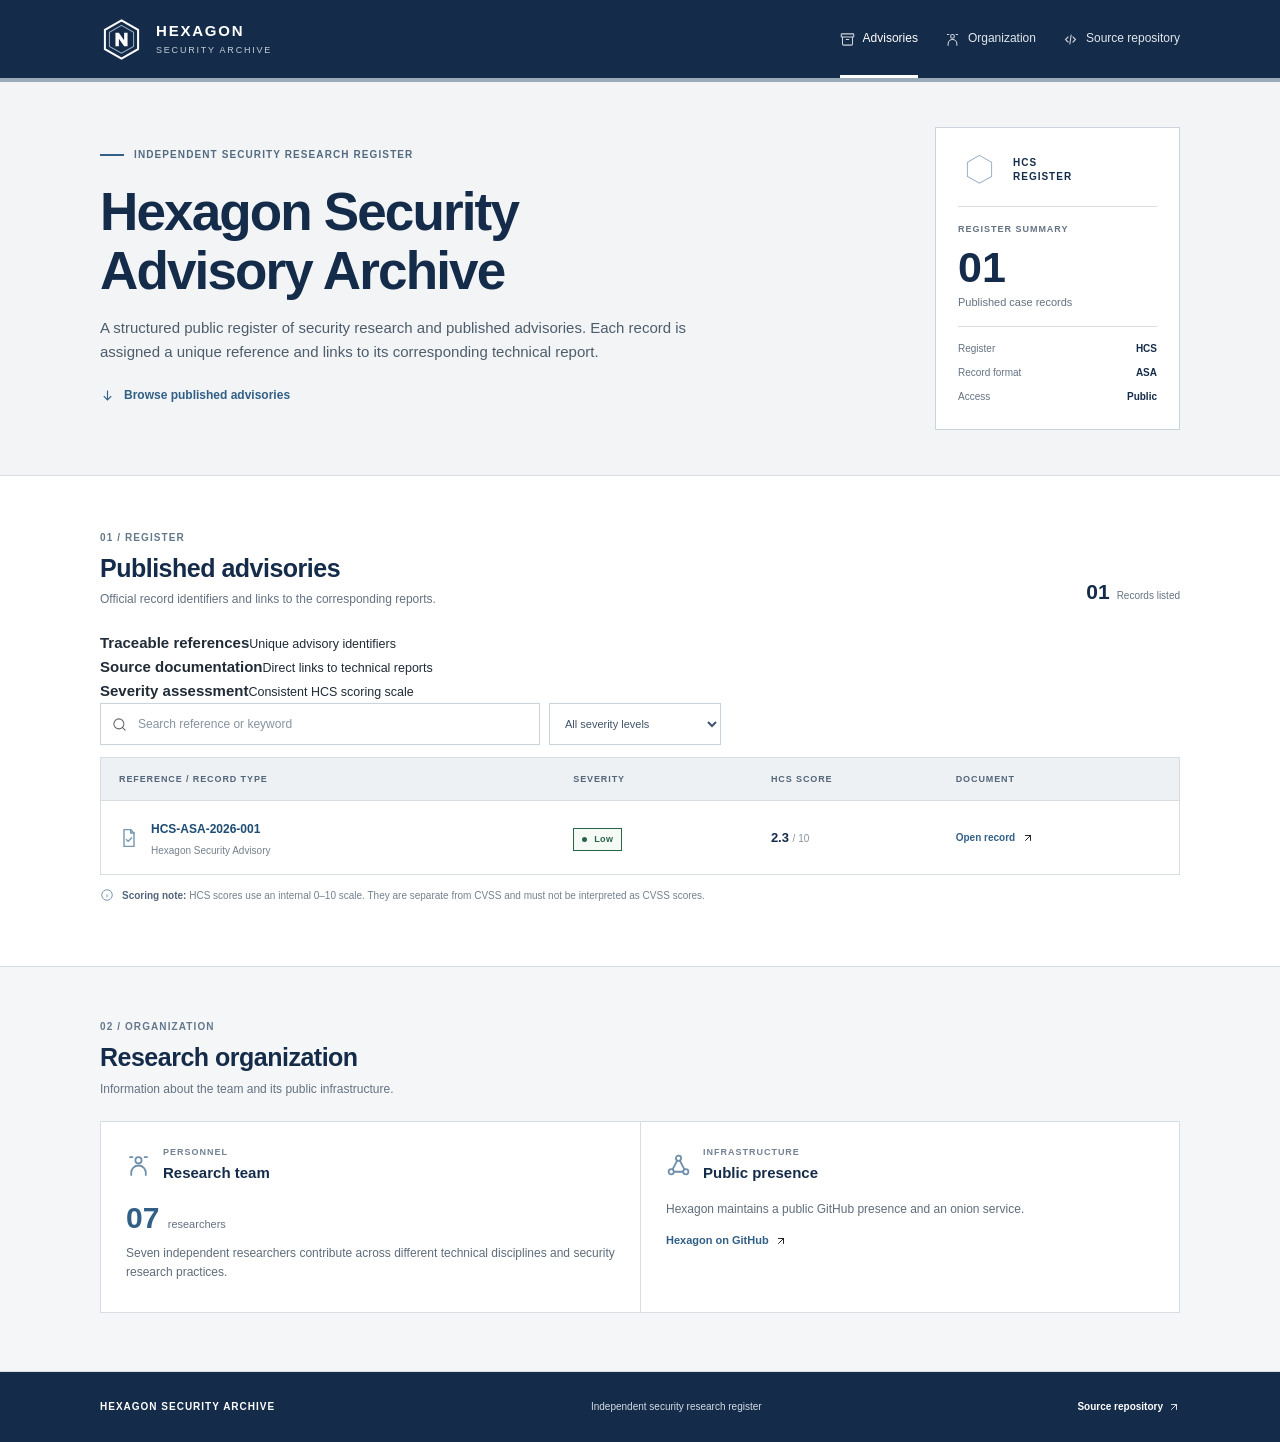
==== commit 7767ec76: "Add compact research-register indicators" ====
--- a/index.html
+++ b/index.html
@@ -47,6 +47,11 @@
       <div><div class="section-kicker">01 / REGISTER</div><h2>Published advisories</h2><p>Official record identifiers and links to the corresponding reports.</p></div>
       <div class="record-count"><strong id="record-count">01</strong><span>Records listed</span></div>
     </div>
+    <div class="research-signals" aria-label="Register characteristics">
+      <div><img src="assets/icons/identifier.svg" alt=""><span><strong>Traceable references</strong><small>Unique advisory identifiers</small></span></div>
+      <div><img src="assets/icons/document-search.svg" alt=""><span><strong>Source documentation</strong><small>Direct links to technical reports</small></span></div>
+      <div><img src="assets/icons/scale.svg" alt=""><span><strong>Severity assessment</strong><small>Consistent HCS scoring scale</small></span></div>
+    </div>
     <div class="filters">
       <label class="search-wrap"><img src="assets/icons/search.svg" alt=""><span class="sr-only">Search advisories</span><input id="search-input" type="search" placeholder="Search reference or keyword"></label>
       <label class="filter-wrap"><span class="sr-only">Filter by severity</span><select id="priority-filter"><option value="all">All severity levels</option><option value="low">Low</option><option value="medium">Medium</option><option value="high">High</option></select></label>
--- a/assets/css/main.css
+++ b/assets/css/main.css
@@ -1 +1 @@
-:root{--ink:#1d2938;--navy:#142b49;--blue:#285d8b;--muted:#68788a;--line:#dce3e9;--paper:#fff;--wash:#f5f7f9;--green:#19734d;--amber:#98630b;--red:#a33c3c;--shadow:0 8px 28px rgba(20,43,73,.055)}*{box-sizing:border-box}html{scroll-behavior:smooth}body{margin:0;background:var(--paper);color:var(--ink);font:15px/1.65 "DM Sans",Arial,sans-serif;-webkit-font-smoothing:antialiased}a{color:inherit;text-decoration:none}.container{width:min(1120px,calc(100% - 48px));margin:0 auto}.skip-link{position:absolute;left:-9999px}.skip-link:focus{left:12px;top:12px;background:#fff;padding:10px;z-index:10}.site-header{height:76px;border-bottom:1px solid var(--line);background:#fff}.header-inner{height:100%;display:flex;align-items:center;justify-content:space-between;gap:25px}.identity{display:flex;align-items:center;gap:11px}.identity-mark{height:38px;width:38px;display:grid;place-items:center;background:var(--navy);color:#fff;font:800 21px Manrope,sans-serif;border-radius:2px}.identity-copy{display:grid;line-height:1.2;letter-spacing:.12em}.identity-copy strong{font:800 14px Manrope,sans-serif;color:var(--navy)}.identity-copy small{font-size:9px;letter-spacing:.19em;color:var(--muted);margin-top:4px}.main-nav{display:flex;align-items:center;gap:32px;font-size:12px;font-weight:600;color:#53647a}.main-nav a{height:76px;display:flex;align-items:center;gap:5px;border-bottom:2px solid transparent}.main-nav a:hover,.main-nav a.active{color:var(--navy);border-color:var(--blue)}.nav-external{width:12px;height:12px}.hero{background:#f3f6f9;border-bottom:1px solid var(--line)}.hero-inner{min-height:350px;display:grid;grid-template-columns:1fr 275px;align-items:center;gap:65px;padding-top:42px;padding-bottom:42px}.overline,.section-kicker,.panel-eyebrow,.aside-label{font-size:9px;letter-spacing:.16em;font-weight:700;color:var(--blue)}.status-dot{display:inline-block;width:6px;height:6px;border-radius:50%;background:#39815e;margin-right:8px}.hero h1{font:800 clamp(40px,5vw,60px)/1.09 Manrope,sans-serif;letter-spacing:-.055em;color:var(--navy);margin:18px 0 13px}.hero h1 span{color:var(--blue)}.hero-lead{max-width:620px;color:#596b80;font-size:15px;margin:0 0 25px}.button{display:inline-flex;align-items:center;gap:20px;padding:11px 15px;font-size:11px;font-weight:700;border-radius:2px;transition:.15s}.button-primary{background:var(--navy);color:#fff}.button-primary:hover{background:var(--blue)}.hero-aside{padding:20px 22px;background:#fff;border:1px solid #d8e1e9;box-shadow:var(--shadow);border-top:2px solid var(--blue)}.aside-label{color:var(--muted)}.aside-number{font:800 48px/1.2 Manrope,sans-serif;color:var(--navy);margin-top:8px}.aside-caption{font-size:11px;color:var(--muted)}.aside-rule{height:1px;background:var(--line);margin:16px 0 10px}.aside-meta{display:flex;justify-content:space-between;gap:10px;font-size:10px;padding:5px 0;color:var(--muted)}.aside-meta strong{color:var(--ink);font-size:10px;letter-spacing:.07em}.section{padding-top:57px;padding-bottom:65px}.section-heading{display:flex;justify-content:space-between;align-items:end;gap:20px;margin-bottom:23px}.section-kicker{margin-bottom:5px}.section-heading h2{font:750 25px/1.25 Manrope,sans-serif;letter-spacing:-.035em;color:var(--navy);margin:0}.section-heading p{font-size:12px;color:var(--muted);margin:6px 0 0}.record-count{display:flex;align-items:baseline;gap:7px;color:var(--muted);font-size:10px}.record-count strong{font:750 21px Manrope,sans-serif;color:var(--navy)}.filters{display:flex;gap:9px;margin-bottom:12px}.search-wrap,.filter-wrap{height:41px;display:flex;align-items:center;border:1px solid #d4dde6;border-radius:2px;background:#fff}.search-wrap{flex:1;max-width:430px;padding:0 11px;gap:9px}.search-wrap img{width:15px;height:15px;opacity:.55}.search-wrap input{width:100%;border:0;outline:0;color:var(--ink);font:12px "DM Sans",sans-serif}.search-wrap input::placeholder{color:#98a5b3}.filter-wrap select{height:100%;min-width:155px;border:0;background:transparent;padding:0 28px 0 11px;color:#42546a;font:11px "DM Sans",sans-serif;outline:0}.registry{border:1px solid var(--line);border-radius:2px;overflow:hidden}.registry-head,.registry-row{display:grid;grid-template-columns:minmax(250px,1.7fr) .7fr .55fr .8fr;gap:18px;align-items:center;padding:14px 18px}.registry-head{background:#f5f7f9;border-bottom:1px solid var(--line);font-size:9px;letter-spacing:.12em;text-transform:uppercase;color:#65768a;font-weight:700}.registry-row{min-height:70px;border-bottom:1px solid #e9edf1;background:#fff}.registry-row:last-child{border-bottom:0}.registry-row:hover{background:#fbfcfd}.case-id{font:700 12px Manrope,sans-serif;color:#1c4d7b}.case-id:hover,.inline-link:hover,.report-link:hover{text-decoration:underline}.case-type{display:block;color:#8290a0;font-size:10px;margin-top:2px}.priority{display:inline-flex;align-items:center;border-radius:2px;padding:3px 8px;font-size:9px;font-weight:700;letter-spacing:.04em}.priority:before{content:"";width:5px;height:5px;border-radius:50%;background:currentColor;margin-right:7px}.priority-low{color:var(--green);background:#eaf5ef}.priority-medium{color:var(--amber);background:#fbf3e3}.priority-high{color:var(--red);background:#faeded}.score{font:700 13px Manrope,sans-serif;color:var(--navy);font-variant-numeric:tabular-nums}.score span{font:400 10px "DM Sans",sans-serif;color:#8794a3}.report-link{font-size:10px;font-weight:700;color:var(--blue)}.empty-state{padding:25px;text-align:center;color:var(--muted);font-size:12px}.method-note{font-size:10px;color:#778597;margin:12px 0 0}.method-note strong{color:#53647a}.organization-section{background:var(--wash);border-top:1px solid var(--line);border-bottom:1px solid var(--line);padding:55px 0 63px}.organization-grid{display:grid;grid-template-columns:1fr 1fr;gap:15px}.info-panel{position:relative;min-height:218px;padding:23px 25px;background:#fff;border:1px solid var(--line);border-top:2px solid var(--blue)}.panel-icon{position:absolute;right:22px;top:22px;width:21px;height:21px;color:#8194a8;opacity:.75}.panel-eyebrow{font-size:9px;color:#72859a}.team-number{font:800 34px/1.2 Manrope,sans-serif;color:var(--blue);margin-top:12px}.info-panel h3{font:700 15px Manrope,sans-serif;color:var(--navy);margin:5px 0 8px}.info-panel p{max-width:500px;color:#637286;font-size:11px;margin:0}.presence-panel h3{margin-top:34px}.inline-link{display:inline-flex;align-items:center;gap:5px;margin-top:13px;color:var(--blue);font-size:10px;font-weight:700}.inline-link img,.footer-inner a:last-child img{width:12px;height:12px}.site-footer{background:#fff}.footer-inner{min-height:68px;display:flex;align-items:center;justify-content:space-between;gap:18px;color:#7a8795;font-size:9px}.footer-brand{font:700 9px Manrope,sans-serif;letter-spacing:.1em;color:var(--navy)}.footer-inner a:last-child{display:flex;align-items:center;gap:4px;color:var(--blue);font-weight:700}.sr-only{position:absolute;width:1px;height:1px;padding:0;margin:-1px;overflow:hidden;clip:rect(0,0,0,0);white-space:nowrap;border:0}@media(max-width:760px){.container{width:min(100% - 32px,1120px)}.site-header,.main-nav a{height:68px}.main-nav{gap:15px;font-size:11px}.main-nav a:nth-child(3){display:none}.hero-inner{grid-template-columns:1fr;gap:23px;padding-top:38px;padding-bottom:32px}.hero-aside{max-width:340px}.registry-head{display:none}.registry-row{grid-template-columns:1fr auto;gap:8px 12px;padding:13px}.registry-row>div:nth-child(2){grid-column:1;grid-row:2}.registry-row>.score{grid-column:2;grid-row:1;text-align:right}.registry-row>.report-link{grid-column:2;grid-row:2;text-align:right}.organization-grid{grid-template-columns:1fr}.section{padding-top:43px;padding-bottom:48px}.organization-section{padding:43px 0 48px}.footer-inner{padding-top:17px;padding-bottom:17px;flex-wrap:wrap}.section-heading h2{font-size:23px}}@media(max-width:430px){.identity-copy strong{font-size:12px}.identity-mark{width:35px;height:35px}.main-nav a:nth-child(2){display:none}.filters{flex-direction:column}.search-wrap{max-width:none}.filter-wrap select{width:100%}.filter-wrap{width:100%}.section-heading{align-items:start}.record-count{padding-top:5px}}+:root{--navy:#142b49;--blue:#315f86;--ink:#202b36;--muted:#647282;--line:#d7dde3;--pale:#f2f4f6;--paper:#fff;--green:#286447;--amber:#8b5d13;--red:#963e3e}*{box-sizing:border-box}html{scroll-behavior:smooth}body{margin:0;background:var(--paper);color:var(--ink);font:15px/1.6 Arial,Helvetica,sans-serif;-webkit-font-smoothing:antialiased}a{color:inherit;text-decoration:none}.container{width:min(1080px,calc(100% - 48px));margin:0 auto}.skip-link{position:absolute;left:-9999px}.skip-link:focus{left:12px;top:12px;background:#fff;padding:10px;z-index:10}.site-header{height:82px;background:var(--navy);border-bottom:4px solid #9aaaba}.header-inner{height:100%;display:flex;align-items:center;justify-content:space-between;gap:24px}.identity{display:flex;align-items:center;gap:13px;color:#fff}.identity-mark{width:43px;height:43px}.identity-copy{display:grid;line-height:1.2;letter-spacing:.12em}.identity-copy strong{font-size:15px;font-weight:700}.identity-copy small{font-size:9px;letter-spacing:.2em;color:#c4cfda;margin-top:5px}.main-nav{height:100%;display:flex;align-items:center;gap:27px;color:#e1e7ed;font-size:12px}.main-nav a{height:100%;display:flex;align-items:center;gap:8px;border-bottom:3px solid transparent;padding-top:3px}.main-nav a:hover,.main-nav a.active{border-color:#fff;color:#fff}.main-nav img{width:15px;height:15px;filter:brightness(0) invert(1);opacity:.8}.hero{background:var(--pale);border-bottom:1px solid var(--line)}.hero-inner{min-height:350px;display:grid;grid-template-columns:1fr 245px;align-items:center;gap:70px;padding-top:45px;padding-bottom:45px}.overline,.section-kicker,.panel-eyebrow,.aside-label{font-size:10px;letter-spacing:.11em;font-weight:700;color:#536b81}.overline{display:flex;align-items:center;gap:10px}.overline-rule{display:inline-block;width:24px;height:2px;background:var(--blue)}.hero h1{font:700 clamp(35px,4.7vw,53px)/1.12 Arial,Helvetica,sans-serif;letter-spacing:-.035em;color:var(--navy);margin:19px 0 15px}.hero-lead{max-width:650px;color:#4e5d6b;font-size:15px;margin:0 0 22px}.text-link{display:inline-flex;align-items:center;gap:9px;color:var(--blue);font-size:12px;font-weight:700}.text-link img{width:15px;height:15px}.hero-aside{background:#fff;border:1px solid #cbd3dc;padding:20px 22px}.seal-wrap{display:flex;align-items:center;gap:12px;padding-bottom:15px;margin-bottom:15px;border-bottom:1px solid var(--line);color:var(--navy);font-size:10px;line-height:1.4;font-weight:700;letter-spacing:.1em}.seal-wrap img{width:43px;height:43px}.aside-label{font-size:9px;color:var(--muted)}.aside-number{font-size:43px;line-height:1.2;font-weight:700;color:var(--navy);margin-top:6px}.aside-caption{font-size:11px;color:var(--muted)}.aside-facts{margin:14px 0 0;padding:10px 0 0;border-top:1px solid var(--line)}.aside-facts div{display:flex;justify-content:space-between;padding:4px 0;font-size:10px}.aside-facts dt{color:var(--muted)}.aside-facts dd{margin:0;color:var(--navy);font-weight:700}.section{padding-top:54px;padding-bottom:62px}.section-heading{display:flex;justify-content:space-between;align-items:end;gap:20px;margin-bottom:22px}.section-kicker{margin-bottom:7px;color:#64788c}.section-heading h2{font-size:25px;line-height:1.25;color:var(--navy);margin:0;font-weight:700;letter-spacing:-.02em}.section-heading p{font-size:12px;color:var(--muted);margin:6px 0 0}.record-count{display:flex;align-items:baseline;gap:7px;color:var(--muted);font-size:10px}.record-count strong{font-size:21px;color:var(--navy)}.filters{display:flex;gap:9px;margin-bottom:12px}.search-wrap,.filter-wrap{height:42px;display:flex;align-items:center;border:1px solid #cbd3dc;background:#fff}.search-wrap{flex:1;max-width:440px;padding:0 11px;gap:9px}.search-wrap img{width:15px;height:15px;opacity:.6}.search-wrap input{width:100%;border:0;outline:0;color:var(--ink);font:12px Arial,sans-serif}.search-wrap input::placeholder{color:#8793a0}.filter-wrap select{height:100%;min-width:170px;border:0;background:transparent;padding:0 28px 0 11px;color:#42546a;font:11px Arial,sans-serif;outline:0}.registry{border:1px solid var(--line)}.registry-head,.registry-row{display:grid;grid-template-columns:minmax(250px,1.7fr) .7fr .65fr .8fr;gap:18px;align-items:center;padding:14px 18px}.registry-head{background:#eef1f4;border-bottom:1px solid var(--line);font-size:9px;letter-spacing:.1em;text-transform:uppercase;color:#536579;font-weight:700}.registry-row{min-height:73px;border-bottom:1px solid #e5e9ed;background:#fff}.registry-row:last-child{border-bottom:0}.registry-row:hover{background:#f9fafb}.case-cell{display:flex;align-items:center;gap:12px}.case-cell>img{width:20px;height:20px;opacity:.65}.case-id{font-size:12px;font-weight:700;color:#1e4c73}.case-id:hover,.inline-link:hover,.report-link:hover{text-decoration:underline}.case-type{display:block;color:#74818e;font-size:10px;margin-top:3px}.priority{display:inline-flex;align-items:center;padding:3px 8px;border:1px solid currentColor;font-size:9px;font-weight:700;letter-spacing:.04em}.priority:before{content:"";width:5px;height:5px;border-radius:50%;background:currentColor;margin-right:7px}.priority-low{color:var(--green);background:#f5faf7}.priority-medium{color:var(--amber);background:#fdf9f1}.priority-high{color:var(--red);background:#fcf5f5}.score{font-size:13px;font-weight:700;color:var(--navy);font-variant-numeric:tabular-nums}.score span{font-size:10px;font-weight:400;color:#8793a0}.report-link{display:inline-flex;align-items:center;gap:7px;font-size:10px;font-weight:700;color:var(--blue)}.report-link img{width:12px;height:12px}.empty-state{padding:25px;text-align:center;color:var(--muted);font-size:12px}.method-note{display:flex;align-items:flex-start;gap:8px;font-size:10px;color:#74818e;margin:13px 0 0}.method-note img{width:14px;height:14px;flex:none;opacity:.65}.method-note strong{color:#53647a}.organization-section{background:#f5f6f7;border-top:1px solid var(--line);border-bottom:1px solid var(--line);padding:52px 0 58px}.organization-grid{display:grid;grid-template-columns:1fr 1fr;border:1px solid var(--line);background:#fff}.info-panel{min-height:190px;padding:23px 25px}.info-panel+ .info-panel{border-left:1px solid var(--line)}.panel-heading{display:flex;align-items:center;gap:12px;margin-bottom:15px}.panel-heading>img{width:25px;height:25px;opacity:.7}.panel-eyebrow{font-size:9px;color:#728194}.info-panel h3{font-size:15px;color:var(--navy);margin:2px 0 0}.team-number{font-size:30px;line-height:1.2;color:var(--blue);font-weight:700;margin:0 0 8px}.team-number span{font-size:11px;font-weight:400;color:var(--muted)}.info-panel p{max-width:500px;color:#5f6d7b;font-size:12px;margin:0}.inline-link{display:inline-flex;align-items:center;gap:6px;margin-top:13px;color:var(--blue);font-size:11px;font-weight:700}.inline-link img,.footer-inner a:last-child img{width:12px;height:12px}.site-footer{background:var(--navy);color:#d4dde6}.footer-inner{min-height:70px;display:flex;align-items:center;justify-content:space-between;gap:18px;font-size:10px}.footer-brand{font-size:10px;font-weight:700;letter-spacing:.1em;color:#fff}.footer-inner a:last-child{display:flex;align-items:center;gap:5px;color:#fff;font-weight:700}.footer-inner a:last-child img{filter:brightness(0) invert(1)}.sr-only{position:absolute;width:1px;height:1px;padding:0;margin:-1px;overflow:hidden;clip:rect(0,0,0,0);white-space:nowrap;border:0}@media(max-width:760px){.container{width:min(100% - 32px,1080px)}.header-inner{gap:12px}.main-nav{gap:14px;font-size:11px}.main-nav a{gap:5px}.hero-inner{grid-template-columns:1fr;gap:25px;padding-top:36px;padding-bottom:32px}.hero-aside{max-width:350px}.registry-head{display:none}.registry-row{grid-template-columns:1fr auto;gap:8px 12px;padding:13px}.registry-row>div:nth-child(2){grid-column:1;grid-row:2}.registry-row>.score{grid-column:2;grid-row:1;text-align:right}.registry-row>.report-link{grid-column:2;grid-row:2;text-align:right}.organization-grid{grid-template-columns:1fr}.info-panel+.info-panel{border-left:0;border-top:1px solid var(--line)}.section{padding-top:42px;padding-bottom:48px}.organization-section{padding:42px 0 48px}.footer-inner{padding-top:17px;padding-bottom:17px;flex-wrap:wrap}.section-heading h2{font-size:23px}}@media(max-width:480px){.identity-copy strong{font-size:12px}.identity-mark{width:37px;height:37px}.main-nav{gap:11px}.main-nav a{font-size:0}.main-nav img{width:17px;height:17px}.filters{flex-direction:column}.search-wrap{max-width:none}.filter-wrap select{width:100%}.filter-wrap{width:100%}.section-heading{align-items:flex-start}.record-count{padding-top:5px}.footer-inner{align-items:flex-start;flex-direction:column;gap:8px}}
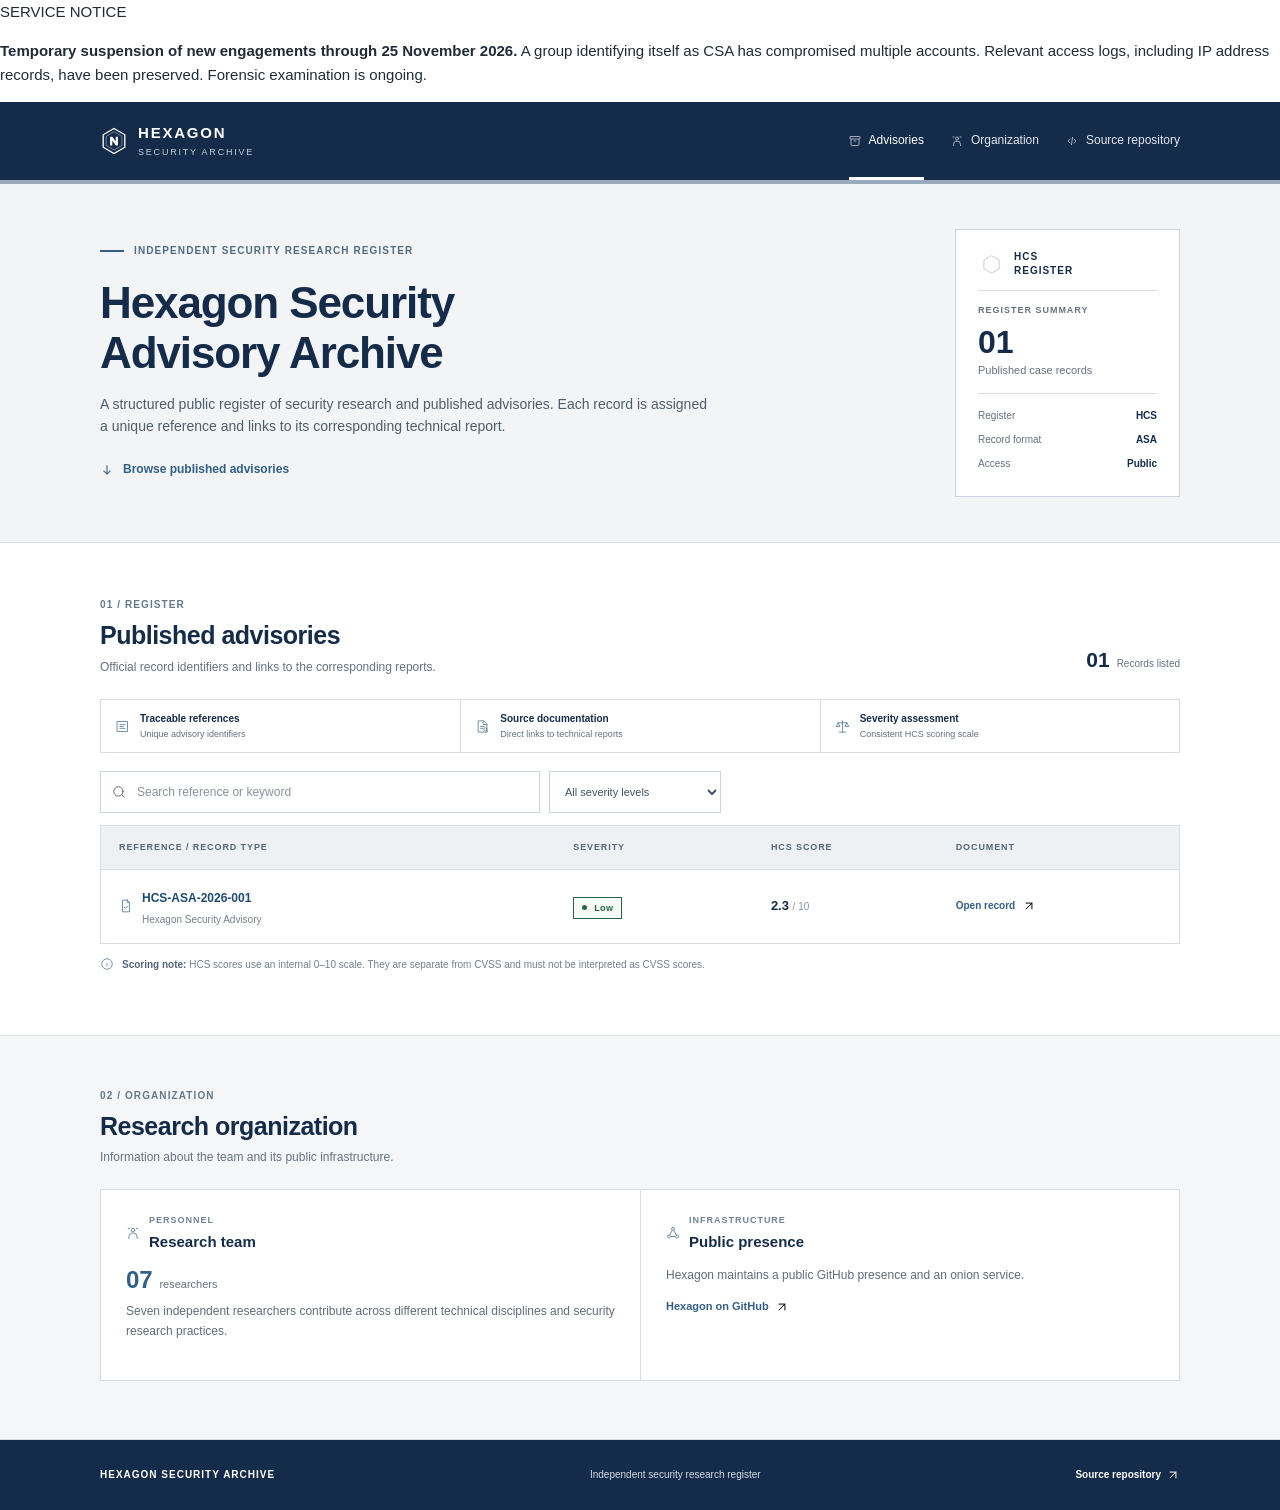
==== commit b6f2747e: "Add temporary security incident service notice" ====
--- a/index.html
+++ b/index.html
@@ -10,6 +10,12 @@
   <script src="assets/js/main.js" defer></script>
 </head>
 <body>
+<div class="incident-notice" role="status" aria-label="Service notice">
+  <div class="incident-notice-inner">
+    <span class="incident-label">SERVICE NOTICE</span>
+    <p><strong>Temporary suspension of new engagements through 25 November 2026.</strong> A group identifying itself as CSA has compromised multiple accounts. Relevant access logs, including IP address records, have been preserved. Forensic examination is ongoing.</p>
+  </div>
+</div>
 <a class="skip-link" href="#main">Skip to content</a>
 <header class="site-header">
   <div class="container header-inner">
--- a/assets/css/main.css
+++ b/assets/css/main.css
@@ -1 +1,62 @@
-:root{--navy:#142b49;--blue:#315f86;--ink:#202b36;--muted:#647282;--line:#d7dde3;--pale:#f2f4f6;--paper:#fff;--green:#286447;--amber:#8b5d13;--red:#963e3e}*{box-sizing:border-box}html{scroll-behavior:smooth}body{margin:0;background:var(--paper);color:var(--ink);font:15px/1.6 Arial,Helvetica,sans-serif;-webkit-font-smoothing:antialiased}a{color:inherit;text-decoration:none}.container{width:min(1080px,calc(100% - 48px));margin:0 auto}.skip-link{position:absolute;left:-9999px}.skip-link:focus{left:12px;top:12px;background:#fff;padding:10px;z-index:10}.site-header{height:82px;background:var(--navy);border-bottom:4px solid #9aaaba}.header-inner{height:100%;display:flex;align-items:center;justify-content:space-between;gap:24px}.identity{display:flex;align-items:center;gap:13px;color:#fff}.identity-mark{width:43px;height:43px}.identity-copy{display:grid;line-height:1.2;letter-spacing:.12em}.identity-copy strong{font-size:15px;font-weight:700}.identity-copy small{font-size:9px;letter-spacing:.2em;color:#c4cfda;margin-top:5px}.main-nav{height:100%;display:flex;align-items:center;gap:27px;color:#e1e7ed;font-size:12px}.main-nav a{height:100%;display:flex;align-items:center;gap:8px;border-bottom:3px solid transparent;padding-top:3px}.main-nav a:hover,.main-nav a.active{border-color:#fff;color:#fff}.main-nav img{width:15px;height:15px;filter:brightness(0) invert(1);opacity:.8}.hero{background:var(--pale);border-bottom:1px solid var(--line)}.hero-inner{min-height:350px;display:grid;grid-template-columns:1fr 245px;align-items:center;gap:70px;padding-top:45px;padding-bottom:45px}.overline,.section-kicker,.panel-eyebrow,.aside-label{font-size:10px;letter-spacing:.11em;font-weight:700;color:#536b81}.overline{display:flex;align-items:center;gap:10px}.overline-rule{display:inline-block;width:24px;height:2px;background:var(--blue)}.hero h1{font:700 clamp(35px,4.7vw,53px)/1.12 Arial,Helvetica,sans-serif;letter-spacing:-.035em;color:var(--navy);margin:19px 0 15px}.hero-lead{max-width:650px;color:#4e5d6b;font-size:15px;margin:0 0 22px}.text-link{display:inline-flex;align-items:center;gap:9px;color:var(--blue);font-size:12px;font-weight:700}.text-link img{width:15px;height:15px}.hero-aside{background:#fff;border:1px solid #cbd3dc;padding:20px 22px}.seal-wrap{display:flex;align-items:center;gap:12px;padding-bottom:15px;margin-bottom:15px;border-bottom:1px solid var(--line);color:var(--navy);font-size:10px;line-height:1.4;font-weight:700;letter-spacing:.1em}.seal-wrap img{width:43px;height:43px}.aside-label{font-size:9px;color:var(--muted)}.aside-number{font-size:43px;line-height:1.2;font-weight:700;color:var(--navy);margin-top:6px}.aside-caption{font-size:11px;color:var(--muted)}.aside-facts{margin:14px 0 0;padding:10px 0 0;border-top:1px solid var(--line)}.aside-facts div{display:flex;justify-content:space-between;padding:4px 0;font-size:10px}.aside-facts dt{color:var(--muted)}.aside-facts dd{margin:0;color:var(--navy);font-weight:700}.section{padding-top:54px;padding-bottom:62px}.section-heading{display:flex;justify-content:space-between;align-items:end;gap:20px;margin-bottom:22px}.section-kicker{margin-bottom:7px;color:#64788c}.section-heading h2{font-size:25px;line-height:1.25;color:var(--navy);margin:0;font-weight:700;letter-spacing:-.02em}.section-heading p{font-size:12px;color:var(--muted);margin:6px 0 0}.record-count{display:flex;align-items:baseline;gap:7px;color:var(--muted);font-size:10px}.record-count strong{font-size:21px;color:var(--navy)}.filters{display:flex;gap:9px;margin-bottom:12px}.search-wrap,.filter-wrap{height:42px;display:flex;align-items:center;border:1px solid #cbd3dc;background:#fff}.search-wrap{flex:1;max-width:440px;padding:0 11px;gap:9px}.search-wrap img{width:15px;height:15px;opacity:.6}.search-wrap input{width:100%;border:0;outline:0;color:var(--ink);font:12px Arial,sans-serif}.search-wrap input::placeholder{color:#8793a0}.filter-wrap select{height:100%;min-width:170px;border:0;background:transparent;padding:0 28px 0 11px;color:#42546a;font:11px Arial,sans-serif;outline:0}.registry{border:1px solid var(--line)}.registry-head,.registry-row{display:grid;grid-template-columns:minmax(250px,1.7fr) .7fr .65fr .8fr;gap:18px;align-items:center;padding:14px 18px}.registry-head{background:#eef1f4;border-bottom:1px solid var(--line);font-size:9px;letter-spacing:.1em;text-transform:uppercase;color:#536579;font-weight:700}.registry-row{min-height:73px;border-bottom:1px solid #e5e9ed;background:#fff}.registry-row:last-child{border-bottom:0}.registry-row:hover{background:#f9fafb}.case-cell{display:flex;align-items:center;gap:12px}.case-cell>img{width:20px;height:20px;opacity:.65}.case-id{font-size:12px;font-weight:700;color:#1e4c73}.case-id:hover,.inline-link:hover,.report-link:hover{text-decoration:underline}.case-type{display:block;color:#74818e;font-size:10px;margin-top:3px}.priority{display:inline-flex;align-items:center;padding:3px 8px;border:1px solid currentColor;font-size:9px;font-weight:700;letter-spacing:.04em}.priority:before{content:"";width:5px;height:5px;border-radius:50%;background:currentColor;margin-right:7px}.priority-low{color:var(--green);background:#f5faf7}.priority-medium{color:var(--amber);background:#fdf9f1}.priority-high{color:var(--red);background:#fcf5f5}.score{font-size:13px;font-weight:700;color:var(--navy);font-variant-numeric:tabular-nums}.score span{font-size:10px;font-weight:400;color:#8793a0}.report-link{display:inline-flex;align-items:center;gap:7px;font-size:10px;font-weight:700;color:var(--blue)}.report-link img{width:12px;height:12px}.empty-state{padding:25px;text-align:center;color:var(--muted);font-size:12px}.method-note{display:flex;align-items:flex-start;gap:8px;font-size:10px;color:#74818e;margin:13px 0 0}.method-note img{width:14px;height:14px;flex:none;opacity:.65}.method-note strong{color:#53647a}.organization-section{background:#f5f6f7;border-top:1px solid var(--line);border-bottom:1px solid var(--line);padding:52px 0 58px}.organization-grid{display:grid;grid-template-columns:1fr 1fr;border:1px solid var(--line);background:#fff}.info-panel{min-height:190px;padding:23px 25px}.info-panel+ .info-panel{border-left:1px solid var(--line)}.panel-heading{display:flex;align-items:center;gap:12px;margin-bottom:15px}.panel-heading>img{width:25px;height:25px;opacity:.7}.panel-eyebrow{font-size:9px;color:#728194}.info-panel h3{font-size:15px;color:var(--navy);margin:2px 0 0}.team-number{font-size:30px;line-height:1.2;color:var(--blue);font-weight:700;margin:0 0 8px}.team-number span{font-size:11px;font-weight:400;color:var(--muted)}.info-panel p{max-width:500px;color:#5f6d7b;font-size:12px;margin:0}.inline-link{display:inline-flex;align-items:center;gap:6px;margin-top:13px;color:var(--blue);font-size:11px;font-weight:700}.inline-link img,.footer-inner a:last-child img{width:12px;height:12px}.site-footer{background:var(--navy);color:#d4dde6}.footer-inner{min-height:70px;display:flex;align-items:center;justify-content:space-between;gap:18px;font-size:10px}.footer-brand{font-size:10px;font-weight:700;letter-spacing:.1em;color:#fff}.footer-inner a:last-child{display:flex;align-items:center;gap:5px;color:#fff;font-weight:700}.footer-inner a:last-child img{filter:brightness(0) invert(1)}.sr-only{position:absolute;width:1px;height:1px;padding:0;margin:-1px;overflow:hidden;clip:rect(0,0,0,0);white-space:nowrap;border:0}@media(max-width:760px){.container{width:min(100% - 32px,1080px)}.header-inner{gap:12px}.main-nav{gap:14px;font-size:11px}.main-nav a{gap:5px}.hero-inner{grid-template-columns:1fr;gap:25px;padding-top:36px;padding-bottom:32px}.hero-aside{max-width:350px}.registry-head{display:none}.registry-row{grid-template-columns:1fr auto;gap:8px 12px;padding:13px}.registry-row>div:nth-child(2){grid-column:1;grid-row:2}.registry-row>.score{grid-column:2;grid-row:1;text-align:right}.registry-row>.report-link{grid-column:2;grid-row:2;text-align:right}.organization-grid{grid-template-columns:1fr}.info-panel+.info-panel{border-left:0;border-top:1px solid var(--line)}.section{padding-top:42px;padding-bottom:48px}.organization-section{padding:42px 0 48px}.footer-inner{padding-top:17px;padding-bottom:17px;flex-wrap:wrap}.section-heading h2{font-size:23px}}@media(max-width:480px){.identity-copy strong{font-size:12px}.identity-mark{width:37px;height:37px}.main-nav{gap:11px}.main-nav a{font-size:0}.main-nav img{width:17px;height:17px}.filters{flex-direction:column}.search-wrap{max-width:none}.filter-wrap select{width:100%}.filter-wrap{width:100%}.section-heading{align-items:flex-start}.record-count{padding-top:5px}.footer-inner{align-items:flex-start;flex-direction:column;gap:8px}}+:root{--navy:#142b49;--blue:#315f86;--ink:#202b36;--muted:#647282;--line:#d7dde3;--pale:#f2f4f6;--paper:#fff;--green:#286447;--amber:#8b5d13;--red:#963e3e}*{box-sizing:border-box}html{scroll-behavior:smooth}body{margin:0;background:var(--paper);color:var(--ink);font:15px/1.6 Arial,Helvetica,sans-serif;-webkit-font-smoothing:antialiased}a{color:inherit;text-decoration:none}.container{width:min(1080px,calc(100% - 48px));margin:0 auto}.skip-link{position:absolute;left:-9999px}.skip-link:focus{left:12px;top:12px;background:#fff;padding:10px;z-index:10}.site-header{height:82px;background:var(--navy);border-bottom:4px solid #9aaaba}.header-inner{height:100%;display:flex;align-items:center;justify-content:space-between;gap:24px}.identity{display:flex;align-items:center;gap:13px;color:#fff}.identity-mark{width:43px;height:43px}.identity-copy{display:grid;line-height:1.2;letter-spacing:.12em}.identity-copy strong{font-size:15px;font-weight:700}.identity-copy small{font-size:9px;letter-spacing:.2em;color:#c4cfda;margin-top:5px}.main-nav{height:100%;display:flex;align-items:center;gap:27px;color:#e1e7ed;font-size:12px}.main-nav a{height:100%;display:flex;align-items:center;gap:8px;border-bottom:3px solid transparent;padding-top:3px}.main-nav a:hover,.main-nav a.active{border-color:#fff;color:#fff}.main-nav img{width:15px;height:15px;filter:brightness(0) invert(1);opacity:.8}.hero{background:var(--pale);border-bottom:1px solid var(--line)}.hero-inner{min-height:350px;display:grid;grid-template-columns:1fr 245px;align-items:center;gap:70px;padding-top:45px;padding-bottom:45px}.overline,.section-kicker,.panel-eyebrow,.aside-label{font-size:10px;letter-spacing:.11em;font-weight:700;color:#536b81}.overline{display:flex;align-items:center;gap:10px}.overline-rule{display:inline-block;width:24px;height:2px;background:var(--blue)}.hero h1{font:700 clamp(35px,4.7vw,53px)/1.12 Arial,Helvetica,sans-serif;letter-spacing:-.035em;color:var(--navy);margin:19px 0 15px}.hero-lead{max-width:650px;color:#4e5d6b;font-size:15px;margin:0 0 22px}.text-link{display:inline-flex;align-items:center;gap:9px;color:var(--blue);font-size:12px;font-weight:700}.text-link img{width:15px;height:15px}.hero-aside{background:#fff;border:1px solid #cbd3dc;padding:20px 22px}.seal-wrap{display:flex;align-items:center;gap:12px;padding-bottom:15px;margin-bottom:15px;border-bottom:1px solid var(--line);color:var(--navy);font-size:10px;line-height:1.4;font-weight:700;letter-spacing:.1em}.seal-wrap img{width:43px;height:43px}.aside-label{font-size:9px;color:var(--muted)}.aside-number{font-size:43px;line-height:1.2;font-weight:700;color:var(--navy);margin-top:6px}.aside-caption{font-size:11px;color:var(--muted)}.aside-facts{margin:14px 0 0;padding:10px 0 0;border-top:1px solid var(--line)}.aside-facts div{display:flex;justify-content:space-between;padding:4px 0;font-size:10px}.aside-facts dt{color:var(--muted)}.aside-facts dd{margin:0;color:var(--navy);font-weight:700}.section{padding-top:54px;padding-bottom:62px}.section-heading{display:flex;justify-content:space-between;align-items:end;gap:20px;margin-bottom:22px}.section-kicker{margin-bottom:7px;color:#64788c}.section-heading h2{font-size:25px;line-height:1.25;color:var(--navy);margin:0;font-weight:700;letter-spacing:-.02em}.section-heading p{font-size:12px;color:var(--muted);margin:6px 0 0}.record-count{display:flex;align-items:baseline;gap:7px;color:var(--muted);font-size:10px}.record-count strong{font-size:21px;color:var(--navy)}.filters{display:flex;gap:9px;margin-bottom:12px}.search-wrap,.filter-wrap{height:42px;display:flex;align-items:center;border:1px solid #cbd3dc;background:#fff}.search-wrap{flex:1;max-width:440px;padding:0 11px;gap:9px}.search-wrap img{width:15px;height:15px;opacity:.6}.search-wrap input{width:100%;border:0;outline:0;color:var(--ink);font:12px Arial,sans-serif}.search-wrap input::placeholder{color:#8793a0}.filter-wrap select{height:100%;min-width:170px;border:0;background:transparent;padding:0 28px 0 11px;color:#42546a;font:11px Arial,sans-serif;outline:0}.registry{border:1px solid var(--line)}.registry-head,.registry-row{display:grid;grid-template-columns:minmax(250px,1.7fr) .7fr .65fr .8fr;gap:18px;align-items:center;padding:14px 18px}.registry-head{background:#eef1f4;border-bottom:1px solid var(--line);font-size:9px;letter-spacing:.1em;text-transform:uppercase;color:#536579;font-weight:700}.registry-row{min-height:73px;border-bottom:1px solid #e5e9ed;background:#fff}.registry-row:last-child{border-bottom:0}.registry-row:hover{background:#f9fafb}.case-cell{display:flex;align-items:center;gap:12px}.case-cell>img{width:20px;height:20px;opacity:.65}.case-id{font-size:12px;font-weight:700;color:#1e4c73}.case-id:hover,.inline-link:hover,.report-link:hover{text-decoration:underline}.case-type{display:block;color:#74818e;font-size:10px;margin-top:3px}.priority{display:inline-flex;align-items:center;padding:3px 8px;border:1px solid currentColor;font-size:9px;font-weight:700;letter-spacing:.04em}.priority:before{content:"";width:5px;height:5px;border-radius:50%;background:currentColor;margin-right:7px}.priority-low{color:var(--green);background:#f5faf7}.priority-medium{color:var(--amber);background:#fdf9f1}.priority-high{color:var(--red);background:#fcf5f5}.score{font-size:13px;font-weight:700;color:var(--navy);font-variant-numeric:tabular-nums}.score span{font-size:10px;font-weight:400;color:#8793a0}.report-link{display:inline-flex;align-items:center;gap:7px;font-size:10px;font-weight:700;color:var(--blue)}.report-link img{width:12px;height:12px}.empty-state{padding:25px;text-align:center;color:var(--muted);font-size:12px}.method-note{display:flex;align-items:flex-start;gap:8px;font-size:10px;color:#74818e;margin:13px 0 0}.method-note img{width:14px;height:14px;flex:none;opacity:.65}.method-note strong{color:#53647a}.organization-section{background:#f5f6f7;border-top:1px solid var(--line);border-bottom:1px solid var(--line);padding:52px 0 58px}.organization-grid{display:grid;grid-template-columns:1fr 1fr;border:1px solid var(--line);background:#fff}.info-panel{min-height:190px;padding:23px 25px}.info-panel+ .info-panel{border-left:1px solid var(--line)}.panel-heading{display:flex;align-items:center;gap:12px;margin-bottom:15px}.panel-heading>img{width:25px;height:25px;opacity:.7}.panel-eyebrow{font-size:9px;color:#728194}.info-panel h3{font-size:15px;color:var(--navy);margin:2px 0 0}.team-number{font-size:30px;line-height:1.2;color:var(--blue);font-weight:700;margin:0 0 8px}.team-number span{font-size:11px;font-weight:400;color:var(--muted)}.info-panel p{max-width:500px;color:#5f6d7b;font-size:12px;margin:0}.inline-link{display:inline-flex;align-items:center;gap:6px;margin-top:13px;color:var(--blue);font-size:11px;font-weight:700}.inline-link img,.footer-inner a:last-child img{width:12px;height:12px}.site-footer{background:var(--navy);color:#d4dde6}.footer-inner{min-height:70px;display:flex;align-items:center;justify-content:space-between;gap:18px;font-size:10px}.footer-brand{font-size:10px;font-weight:700;letter-spacing:.1em;color:#fff}.footer-inner a:last-child{display:flex;align-items:center;gap:5px;color:#fff;font-weight:700}.footer-inner a:last-child img{filter:brightness(0) invert(1)}.sr-only{position:absolute;width:1px;height:1px;padding:0;margin:-1px;overflow:hidden;clip:rect(0,0,0,0);white-space:nowrap;border:0}@media(max-width:760px){.container{width:min(100% - 32px,1080px)}.header-inner{gap:12px}.main-nav{gap:14px;font-size:11px}.main-nav a{gap:5px}.hero-inner{grid-template-columns:1fr;gap:25px;padding-top:36px;padding-bottom:32px}.hero-aside{max-width:350px}.registry-head{display:none}.registry-row{grid-template-columns:1fr auto;gap:8px 12px;padding:13px}.registry-row>div:nth-child(2){grid-column:1;grid-row:2}.registry-row>.score{grid-column:2;grid-row:1;text-align:right}.registry-row>.report-link{grid-column:2;grid-row:2;text-align:right}.organization-grid{grid-template-columns:1fr}.info-panel+.info-panel{border-left:0;border-top:1px solid var(--line)}.section{padding-top:42px;padding-bottom:48px}.organization-section{padding:42px 0 48px}.footer-inner{padding-top:17px;padding-bottom:17px;flex-wrap:wrap}.section-heading h2{font-size:23px}}@media(max-width:480px){.identity-copy strong{font-size:12px}.identity-mark{width:37px;height:37px}.main-nav{gap:11px}.main-nav a{font-size:0}.main-nav img{width:17px;height:17px}.filters{flex-direction:column}.search-wrap{max-width:none}.filter-wrap select{width:100%}.filter-wrap{width:100%}.section-heading{align-items:flex-start}.record-count{padding-top:5px}.footer-inner{align-items:flex-start;flex-direction:column;gap:8px}}
+/* Refinement: restrained insignia, compact pictograms and research-register details */
+.identity-mark{width:32px;height:32px;flex:none}.identity{gap:10px}
+.main-nav img{width:13px;height:13px;opacity:.72}
+.hero-inner{grid-template-columns:1fr 225px;gap:54px}
+.hero h1{font-size:clamp(31px,4vw,44px);letter-spacing:-.025em;line-height:1.14}
+.hero-lead{font-size:14px;max-width:610px}
+.seal-wrap{gap:9px;padding-bottom:12px;margin-bottom:12px}.seal-wrap img{width:30px;height:30px}
+.aside-number{font-size:32px}.team-number{font-size:24px}
+.case-cell{gap:9px}.case-cell>img{width:15px;height:15px;opacity:.7}
+.panel-heading{gap:9px;margin-bottom:12px}.panel-heading>img{width:18px;height:18px;opacity:.72}
+.text-link img{width:12px;height:12px}.search-wrap img{width:13px;height:13px}
+.report-link img,.inline-link img,.footer-inner a:last-child img{width:10px;height:10px}
+.method-note img{width:12px;height:12px}
+.research-signals{display:grid;grid-template-columns:repeat(3,minmax(0,1fr));border:1px solid var(--line);margin:0 0 18px;background:#fff}
+.research-signals>div{display:flex;align-items:center;gap:10px;padding:12px 14px;min-width:0}
+.research-signals>div+div{border-left:1px solid var(--line)}
+.research-signals img{width:17px;height:17px;flex:none;opacity:.75}
+.research-signals span{display:grid;min-width:0;line-height:1.35}
+.research-signals strong{font-size:10px;color:var(--navy);font-weight:700}
+.research-signals small{font-size:9px;color:var(--muted);margin-top:3px}
+@media(max-width:760px){.hero-inner{grid-template-columns:1fr;gap:22px}.research-signals{grid-template-columns:1fr}.research-signals>div+div{border-left:0;border-top:1px solid var(--line)}}
+@media(max-width:480px){.identity-mark{width:29px;height:29px}.main-nav img{width:15px;height:15px}.hero h1{font-size:34px}.aside-number{font-size:29px}.team-number{font-size:22px}}
+
+
+/* Final icon-size normalization: override intrinsic SVG dimensions everywhere. */
+img[src*="assets/icons/"]{
+  width:14px !important;
+  height:14px !important;
+  max-width:14px !important;
+  max-height:14px !important;
+  object-fit:contain;
+  flex:0 0 14px;
+}
+.identity img.identity-mark{
+  width:28px !important;height:28px !important;
+  max-width:28px !important;max-height:28px !important;
+  flex-basis:28px;
+}
+.seal-wrap img{
+  width:27px !important;height:27px !important;
+  max-width:27px !important;max-height:27px !important;
+  flex-basis:27px;
+}
+.main-nav img{
+  width:12px !important;height:12px !important;
+  max-width:12px !important;max-height:12px !important;
+  flex-basis:12px;
+}
+.research-signals img{
+  width:15px !important;height:15px !important;
+  max-width:15px !important;max-height:15px !important;
+  flex-basis:15px;
+}
+.case-cell>img,.detail-icon{
+  width:14px !important;height:14px !important;
+  max-width:14px !important;max-height:14px !important;
+  flex-basis:14px;
+}
+@media(max-width:480px){
+  .identity img.identity-mark{width:26px !important;height:26px !important;max-width:26px !important;max-height:26px !important;flex-basis:26px}
+}
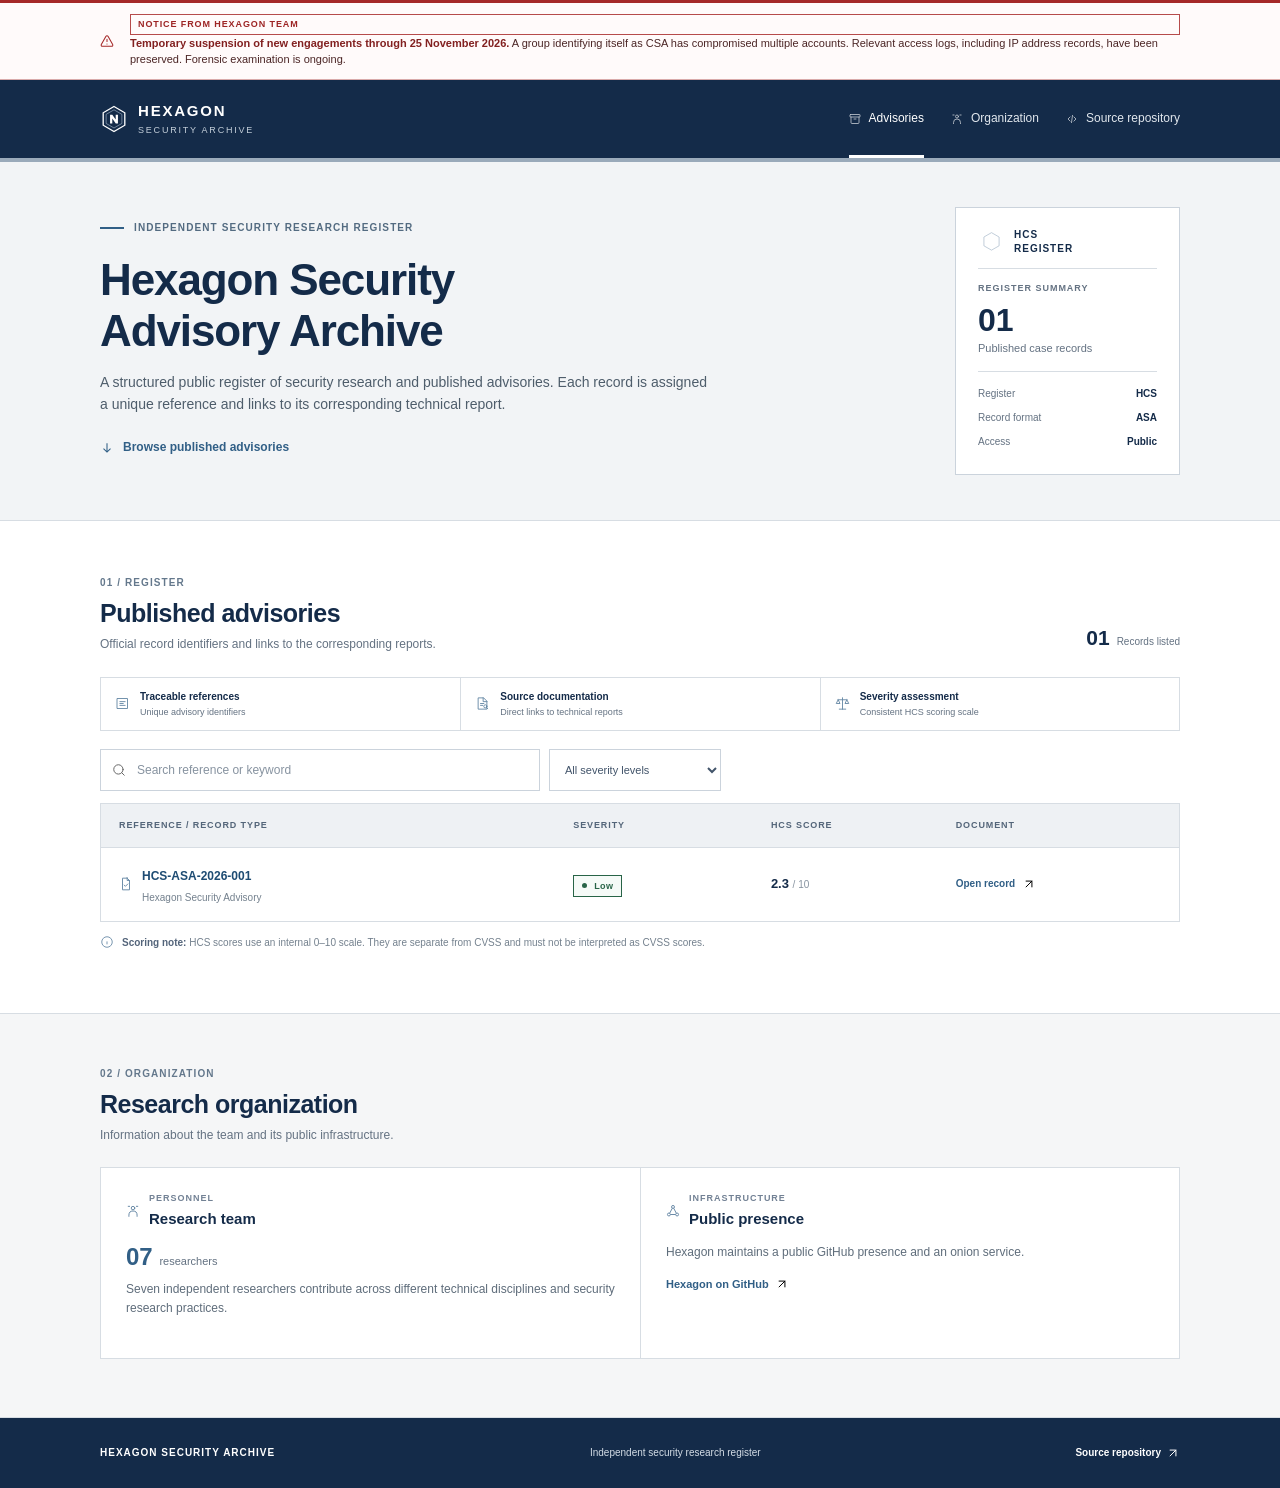
==== commit d284e23e: "Refine team notice with warning icon and heading" ====
--- a/index.html
+++ b/index.html
@@ -10,10 +10,13 @@
   <script src="assets/js/main.js" defer></script>
 </head>
 <body>
-<div class="incident-notice" role="status" aria-label="Service notice">
+<div class="incident-notice" role="status" aria-label="Notice from Hexagon team">
   <div class="incident-notice-inner">
-    <span class="incident-label">SERVICE NOTICE</span>
-    <p><strong>Temporary suspension of new engagements through 25 November 2026.</strong> A group identifying itself as CSA has compromised multiple accounts. Relevant access logs, including IP address records, have been preserved. Forensic examination is ongoing.</p>
+    <img class="incident-warning-icon" src="assets/icons/triangle-alert.svg" alt="">
+    <div class="incident-notice-copy">
+      <div class="incident-label">NOTICE FROM HEXAGON TEAM</div>
+      <p><strong>Temporary suspension of new engagements through 25 November 2026.</strong> A group identifying itself as CSA has compromised multiple accounts. Relevant access logs, including IP address records, have been preserved. Forensic examination is ongoing.</p>
+    </div>
   </div>
 </div>
 <a class="skip-link" href="#main">Skip to content</a>
--- a/assets/css/main.css
+++ b/assets/css/main.css
@@ -60,3 +60,38 @@
 @media(max-width:480px){
   .identity img.identity-mark{width:26px !important;height:26px !important;max-width:26px !important;max-height:26px !important;flex-basis:26px}
 }
+
+
+/* Security incident service notice */
+.incident-notice{
+  width:100%;
+  background:#fffafa;
+  border-top:3px solid #a52828;
+  border-bottom:1px solid #d9aaaa;
+  color:#4b2525;
+}
+.incident-notice-inner{
+  width:min(1080px,calc(100% - 48px));
+  min-height:58px;
+  margin:0 auto;
+  padding:11px 0;
+  display:flex;
+  align-items:center;
+  gap:16px;
+}
+.incident-label{
+  flex:none;
+  color:#9d2424;
+  border:1px solid #b64a4a;
+  padding:4px 7px;
+  font-size:9px;
+  line-height:1.2;
+  font-weight:700;
+  letter-spacing:.1em;
+}
+.incident-notice p{margin:0;font-size:11px;line-height:1.5}
+.incident-notice strong{color:#822020}
+@media(max-width:650px){
+  .incident-notice-inner{width:calc(100% - 32px);align-items:flex-start;gap:9px;flex-direction:column}
+  .incident-notice p{font-size:10px}
+}
